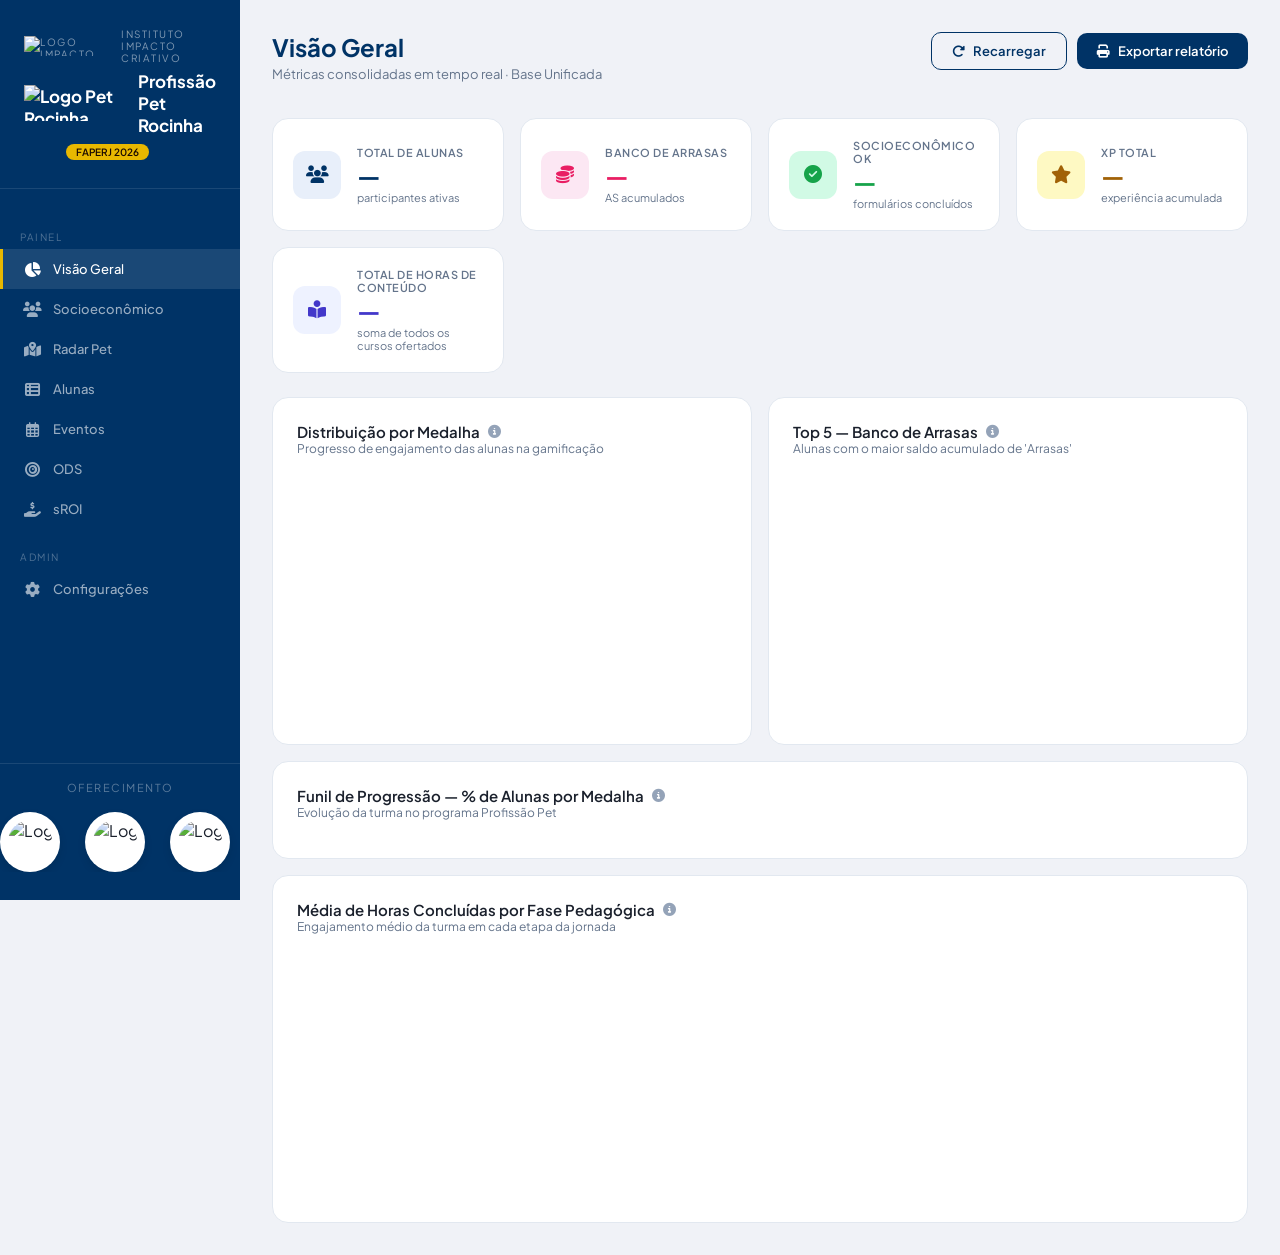
==== dash _gestao/index.html @ a54b9b74 "Update index.html" ====
<!DOCTYPE html>
<html lang="pt-br">
<head>
  <meta charset="UTF-8">
  <meta name="viewport" content="width=device-width, initial-scale=1.0">
  <title>Painel de Impacto | Profissão Pet Rocinha</title>
  <link href="https://fonts.googleapis.com/css2?family=Plus+Jakarta+Sans:wght@400;500;600;700&display=swap" rel="stylesheet">
  <link rel="stylesheet" href="https://cdnjs.cloudflare.com/ajax/libs/font-awesome/6.5.0/css/all.min.css">
  <script src="https://cdnjs.cloudflare.com/ajax/libs/Chart.js/4.4.1/chart.umd.min.js"></script>
  <script src="https://cdnjs.cloudflare.com/ajax/libs/html2pdf.js/0.10.1/html2pdf.bundle.min.js"></script>
  <!-- Bibliotecas do Leaflet (OpenStreetMap) -->
  <link rel="stylesheet" href="https://unpkg.com/leaflet@1.9.4/dist/leaflet.css" />
  <script src="https://unpkg.com/leaflet@1.9.4/dist/leaflet.js"></script>
  <script src="https://unpkg.com/leaflet.heat@0.2.0/dist/leaflet-heat.js"></script>
  <link rel="stylesheet" href="style.css">
</head>
</head>
<body>

<div class="app">

  <!-- SIDEBAR -->
  <aside class="sidebar">
    <a href="javascript:void(0)" class="menu-toggle" style="color:white;position:absolute;top:10px;right:10px;font-size:22px;display:none;" onclick="toggleSidebar()">&times;</a>
    <div class="sidebar-brand">
      <div class="ong-name">
        <img src="https://github.com/juanjsales/PETRocinha/blob/main/Design%20sem%20nome%20(9).png?raw=true" alt="Logo Impacto Criativo" style="height: 20px; margin-right: 8px;">
        Instituto Impacto Criativo
      </div>
      <div class="project-name">
        <img src="https://github.com/juanjsales/PETRocinha/blob/main/pet%20(1).png?raw=true" alt="Logo Pet Rocinha" class="brand-logo">
        <span>Profissão Pet<br>Rocinha</span>
      </div>
      <span class="faperj-badge" style="margin-left: 42px;">FAPERJ 2026</span>
    </div> 

    <div class="nav-section">Painel</div>
    <a class="nav-item active" data-panel="visao-geral" onclick="switchPanel('visao-geral', this)">
      <i class="fa-solid fa-chart-pie"></i> <span>Visão Geral</span>
    </a>
    <a class="nav-item" data-panel="socioeconomico" onclick="switchPanel('socioeconomico', this)">
      <i class="fa-solid fa-users"></i> <span>Socioeconômico</span>
    </a>
    <a class="nav-item" data-panel="radar-pet" onclick="switchPanel('radar-pet', this)">
      <i class="fa-solid fa-map-location-dot"></i> <span>Radar Pet</span>
    </a>
    <a class="nav-item" data-panel="alunas" onclick="switchPanel('alunas', this)">
      <i class="fa-solid fa-table-list"></i> <span>Alunas</span>
    </a>
    <a class="nav-item" data-panel="eventos" onclick="switchPanel('eventos', this)">
      <i class="fa-regular fa-calendar-days"></i> <span>Eventos</span>
    </a>
    <a class="nav-item" data-panel="ods" onclick="switchPanel('ods', this)">
      <i class="fa-solid fa-bullseye"></i> <span>ODS</span>
    </a>
    <a class="nav-item" data-panel="sroi" onclick="switchPanel('sroi', this)">
      <i class="fa-solid fa-hand-holding-dollar"></i> <span>sROI</span>
    </a>
    <div class="nav-section">Admin</div>
    <a class="nav-item" data-panel="config" onclick="switchPanel('config', this)">
      <i class="fa-solid fa-gear"></i> <span>Configurações</span>
    </a>
    <div class="sidebar-footer">
          <div class="sponsors-section">
      <p class="sponsors-title">Oferecimento</p>
      <div class="sponsors-logos">
          <img src="https://github.com/juanjsales/PETRocinha/blob/main/patrocinadores/faperj.png?raw=true" alt="Logo FAPERJ">
          <img src="https://github.com/juanjsales/PETRocinha/blob/main/patrocinadores/iic.png?raw=true" alt="Logo Instituto Impacto Criativo">
          <img src="https://github.com/juanjsales/PETRocinha/blob/main/patrocinadores/pista.png?raw=true" alt="Logo Pista">
          <img src="https://github.com/juanjsales/PETRocinha/blob/main/patrocinadores/pp3.png?raw=true" alt="Logo PP3">
          <img src="https://github.com/juanjsales/PETRocinha/blob/main/patrocinadores/umpmrs.png?raw=true" alt="Logo Um Por Um">
      </div>
    </div>
    </div>
  </aside>

  <!-- MAIN CONTENT -->
  <main class="main">

    <div id="loading-overlay">
      <div class="spinner-container">
        <i class="fa-solid fa-spinner fa-spin"></i>
        <p>Carregando dados...</p>
      </div>
    </div>

    <!-- ══ VISÃO GERAL ══ -->
    <div class="panel active" id="panel-visao-geral">
      <div class="topbar">
        <div class="topbar-left">
          <button class="menu-toggle" onclick="toggleSidebar()"><i class="fa-solid fa-bars"></i></button>
          <div class="page-title">Visão Geral</div>
          <div class="page-sub">Métricas consolidadas em tempo real · Base Unificada</div>
        </div>
        <div class="topbar-actions">
          <button class="btn btn-outline" onclick="reloadData()">
            <i class="fa-solid fa-rotate-right"></i> Recarregar
          </button>
          <button class="btn btn-primary" onclick="showPdfOptionsModal()">
            <i class="fa-solid fa-print"></i> Exportar relatório
          </button>
        </div>
      </div>

      <div class="metrics-grid">
        <div class="mcard">
          <div class="mcard-icon" style="background:#e8effa; color:var(--navy)"><i class="fa-solid fa-users"></i></div>
          <div class="mcard-body">
            <div class="mcard-label">Total de alunas</div>
            <div class="mcard-val-wrap">
              <div class="mcard-val" id="m-total" style="color:var(--navy)">—</div>
            </div>
            <div class="mcard-sub">participantes ativas</div>
          </div>
        </div>
        <div class="mcard">
          <div class="mcard-icon" style="background:#fce7f3; color:var(--pink)"><i class="fa-solid fa-coins"></i></div>
          <div class="mcard-body">
            <div class="mcard-label">Banco de Arrasas</div>
            <div class="mcard-val-wrap">
              <div class="mcard-val" id="m-arrasas" style="color:var(--pink)">—</div>
            </div>
            <div class="mcard-sub">AS acumulados</div>
          </div>
        </div>
        <div class="mcard">
          <div class="mcard-icon" style="background:#d1fae5; color:var(--green)"><i class="fa-solid fa-circle-check"></i></div>
          <div class="mcard-body">
            <div class="mcard-label">Socioeconômico OK</div>
            <div class="mcard-val-wrap">
              <div class="mcard-val" id="m-socio" style="color:var(--green)">—</div>
            </div>
            <div class="mcard-sub" id="m-socio-pct">formulários concluídos</div>
          </div>
        </div>
        <div class="mcard">
          <div class="mcard-icon" style="background:#fef9c3; color:#a16207"><i class="fa-solid fa-star"></i></div>
          <div class="mcard-body">
            <div class="mcard-label">XP Total</div>
            <div class="mcard-val-wrap">
              <div class="mcard-val" id="m-xp" style="color:#a16207">—</div>
            </div>
            <div class="mcard-sub">experiência acumulada</div>
          </div>
        </div>
        <div class="mcard">
          <div class="mcard-icon" style="background:#eef2ff; color:#4338ca"><i class="fa-solid fa-book-open-reader"></i></div>
          <div class="mcard-body">
            <div class="mcard-label">Total de Horas de Conteúdo</div>
            <div class="mcard-val-wrap">
              <div class="mcard-val" id="m-horas-curso" style="color:#4338ca">—</div>
            </div>
            <div class="mcard-sub">soma de todos os cursos ofertados</div>
          </div>
        </div>
      </div>

      <div class="charts-2col">
        <div class="chart-card">
          <div class="chart-title">
            Distribuição por Medalha
            <i class="fa-solid fa-circle-info info-icon" data-tooltip="Este gráfico mostra a proporção de alunas em cada nível de engajamento, representado pelas medalhas do programa."></i>
          </div>
          <div class="chart-sub">Progresso de engajamento das alunas na gamificação</div>
          <div class="chart-legend" id="legend-badge"></div>
          <div style="position:relative;height:220px">
            <canvas id="chartBadge" role="img" aria-label="Gráfico de pizza com distribuição por medalha">Carregando...</canvas>
          </div>
        </div>
        <div class="chart-card">
          <div class="chart-title">
            Top 5 — Banco de Arrasas
            <i class="fa-solid fa-circle-info info-icon" data-tooltip="Ranking das 5 alunas que mais acumularam 'Arrasas' (AS), a moeda social do projeto, através de atividades e engajamento."></i>
          </div>
          <div class="chart-sub">Alunas com o maior saldo acumulado de 'Arrasas'</div>
          <div style="position:relative;height:250px">
            <canvas id="chartTop5" role="img" aria-label="Ranking top 5 por Arrasas">Carregando...</canvas>
          </div>
        </div>
      </div>

      <div class="chart-card" style="margin-bottom:16px">
        <div class="chart-title">
          Funil de Progressão — % de Alunas por Medalha
          <i class="fa-solid fa-circle-info info-icon" data-tooltip="Percentual de alunas que alcançaram cada nível de medalha, mostrando a evolução da turma no programa de gamificação."></i>
        </div>
        <div class="chart-sub">Evolução da turma no programa Profissão Pet</div>
        <div class="progress-list" id="progress-badges" style="margin-top:14px"></div>
      </div>
      <div class="chart-card">
        <div class="chart-title">
          Média de Horas Concluídas por Fase Pedagógica
          <i class="fa-solid fa-circle-info info-icon" data-tooltip="Média de horas que cada aluna dedicou às atividades de cada fase da jornada (Acreditar, Aprender, Agir), com base nos registros de conclusão."></i>
        </div>
        <div class="chart-sub">Engajamento médio da turma em cada etapa da jornada</div>
        <div style="position:relative;height:250px">
          <canvas id="chartAvgHorasFase" role="img" aria-label="Gráfico de média de horas por fase pedagógica">Carregando...</canvas>
        </div>
      </div>
    </div>

    <!-- ══ RADAR PET ══ -->
    <div class="panel" id="panel-radar-pet">
      <div class="topbar">
        <div class="topbar-left">
          <button class="menu-toggle" onclick="toggleSidebar()"><i class="fa-solid fa-bars"></i></button>
          <div class="page-title">Radar Pet</div>
          <div class="page-sub">Densidade Geográfica e Capilaridade na Rocinha</div>
        </div>
        <div class="topbar-actions">
          <button class="btn btn-outline" onclick="reloadData()">
            <i class="fa-solid fa-rotate-right"></i> Recarregar
          </button>
          <button class="btn btn-primary" onclick="showPdfOptionsModal()">
            <i class="fa-solid fa-print"></i> Exportar relatório
          </button>
        </div>
      </div>
      
      <div class="chart-card">
        <div class="chart-title">
          Radar de Capilaridade (OpenStreetMap)
          <i class="fa-solid fa-circle-info info-icon" data-tooltip="Mapa gerado via código utilizando Leaflet e OpenStreetMap, sem depender do Google. Os CEPs são convertidos gratuitamente via Nominatim."></i>
        </div>
        <div class="chart-sub">Distribuição baseada nos CEPs coletados via formulário</div>
        
        <!-- Controles do Mapa -->
        <div class="heatmap-controls" style="display: flex; gap: 20px; align-items: center; margin-top: 14px; padding: 12px 16px; background: var(--surface2); border: 1px solid var(--border); border-radius: 8px; flex-wrap: wrap;">
          <div style="font-size: 14px; font-weight: 600; color: var(--navy);"><i class="fa-solid fa-sliders"></i> Visualização:</div>
          
          <div style="display: flex; align-items: center; gap: 8px; font-size: 13px; border-left: 1px solid var(--border); padding-left: 12px;">
            <label style="display: flex; align-items: center; gap: 6px; cursor: pointer; font-weight: 500;">
              <input type="checkbox" id="ctrl-leaflet-heat" checked onchange="toggleLeafletHeat()" style="width: 16px; height: 16px; cursor: pointer;">
              Nuvem de Calor
            </label>
          </div>

          <div style="display: flex; align-items: center; gap: 8px; font-size: 13px;">
            <label style="display: flex; align-items: center; gap: 6px; cursor: pointer; font-weight: 500;">
              <input type="checkbox" id="ctrl-leaflet-markers" checked onchange="toggleLeafletMarkers()" style="width: 16px; height: 16px; cursor: pointer;">
              Marcadores
            </label>
          </div>

          <div style="display: flex; align-items: center; gap: 8px; font-size: 13px; border-left: 1px solid var(--border); padding-left: 12px; margin-left: auto;">
            <label for="ctrl-leaflet-style" style="font-weight: 500;">Estilo de Fundo:</label>
            <select id="ctrl-leaflet-style" onchange="changeLeafletStyle()" class="table-input" style="padding: 4px 8px; border-radius: 6px; background: white; width: auto; font-size: 12px; cursor: pointer;">
              <option value="standard">Padrão (Ruas)</option>
              <option value="dark">Escuro (Dark Mode)</option>
              <option value="light">Claro (Light Mode)</option>
            </select>
          </div>
        </div>
        
        <div id="mapa-calor-leaflet" style="width: 100%; height: 600px; border-radius: 8px; border: 1px solid #e2e8f0; margin-top: 14px; z-index: 1;"></div>
      </div>
    </div>

    <!-- ══ SOCIOECONÔMICO ══ -->
    <div class="panel" id="panel-socioeconomico">
      <div class="topbar">
        <div class="topbar-left">
          <button class="menu-toggle" onclick="toggleSidebar()"><i class="fa-solid fa-bars"></i></button>
          <div class="page-title">Perfil Socioeconômico</div>
          <div class="page-sub">Dados coletados via formulário de entrada · Aba Socioeconomico</div>
        </div>
        <div class="topbar-actions">
          <button class="btn btn-outline" onclick="reloadData()">
            <i class="fa-solid fa-rotate-right"></i> Recarregar
          </button>
          <button class="btn btn-primary" onclick="showPdfOptionsModal()">
            <i class="fa-solid fa-print"></i> Exportar relatório
          </button>
        </div>
      </div>

      <div class="socio-metrics">
        <div class="mcard">
          <div class="mcard-icon" style="background:#ede9fe; color:var(--purple)"><i class="fa-solid fa-child"></i></div>
          <div class="mcard-body">
            <div class="mcard-label">Com filhos</div>
            <div class="mcard-val" id="s-filhos" style="color:var(--purple)">—</div>
            <div class="mcard-sub">possuem dependentes</div>
          </div>
        </div>
        <div class="mcard">
          <div class="mcard-icon" style="background:#e0f2fe; color:var(--blue)"><i class="fa-solid fa-briefcase"></i></div>
          <div class="mcard-body">
            <div class="mcard-label">Com emprego</div>
            <div class="mcard-val" id="s-trabalho" style="color:var(--blue)">—</div>
            <div class="mcard-sub">formal ou informal</div>
          </div>
        </div>
        <div class="mcard">
          <div class="mcard-icon" style="background:#fff7ed; color:var(--orange)"><i class="fa-solid fa-hand-holding-heart"></i></div>
          <div class="mcard-body">
            <div class="mcard-label">Renda até R$ 1.413</div>
            <div class="mcard-val" id="s-baixa-renda" style="color:var(--orange)">—</div>
            <div class="mcard-sub">perfil de baixa renda</div>
          </div>
        </div>
      </div>

      <div class="charts-2col">
        <div class="chart-card">
          <div class="chart-title">
            Raça / Cor
            <i class="fa-solid fa-circle-info info-icon" data-tooltip="Distribuição das participantes conforme autodeclaração de raça ou cor, com base no formulário socioeconômico."></i>
          </div>
          <div class="chart-sub">Autodeclaração das participantes do projeto</div>
          <div class="chart-legend" id="legend-raca"></div>
          <div style="position:relative;height:210px">
            <canvas id="chartRaca" role="img" aria-label="Distribuição por raça/cor">Carregando...</canvas>
          </div>
        </div>
        <div class="chart-card">
          <div class="chart-title">
            Gênero
            <i class="fa-solid fa-circle-info info-icon" data-tooltip="Distribuição das participantes por identidade de gênero autodeclarada."></i>
          </div>
          <div class="chart-sub">Identidade de gênero autodeclarada</div>
          <div class="chart-legend" id="legend-genero"></div>
          <div style="position:relative;height:210px">
            <canvas id="chartGenero" role="img" aria-label="Distribuição por gênero">Carregando...</canvas>
          </div>
        </div>
      </div>

      <div class="charts-2col">
        <div class="chart-card">
          <div class="chart-title">
            Escolaridade
            <i class="fa-solid fa-circle-info info-icon" data-tooltip="Nível de instrução formal mais alto alcançado pelas participantes, conforme autodeclarado."></i>
          </div>
          <div class="chart-sub">Nível de instrução formal declarado</div>
          <div id="escola-wrap" style="position:relative;height:240px">
            <canvas id="chartEscola" role="img" aria-label="Distribuição por escolaridade">Carregando...</canvas>
          </div>
        </div>
        <div class="chart-card">
          <div class="chart-title">
            Faixa de renda familiar
            <i class="fa-solid fa-circle-info info-icon" data-tooltip="Distribuição da renda familiar mensal consolidada das participantes, conforme autodeclarado no formulário de inscrição."></i>
          </div>
          <div class="chart-sub">Rendimento mensal declarado</div>
          <div id="renda-wrap" style="position:relative;height:240px">
            <canvas id="chartRenda" role="img" aria-label="Distribuição por renda">Carregando...</canvas>
          </div>
        </div>
      </div>

      <div class="charts-2col">
        <div class="chart-card">
          <div class="chart-title">
            Estado Civil
            <i class="fa-solid fa-circle-info info-icon" data-tooltip="Distribuição das participantes por estado civil autodeclarado."></i>
          </div>
          <div class="chart-sub">Situação conjugal declarada</div>
          <div class="chart-legend" id="legend-civil"></div>
          <div style="position:relative;height:190px">
            <canvas id="chartCivil" role="img" aria-label="Estado civil">Carregando...</canvas>
          </div>
        </div>
        <div class="chart-card">
          <div class="chart-title">
            Vínculo Empregatício
            <i class="fa-solid fa-circle-info info-icon" data-tooltip="Mostra se as participantes possuíam algum vínculo de trabalho (formal ou informal) no momento da inscrição."></i>
          </div>
          <div class="chart-sub">Situação de emprego no momento da inscrição</div>
          <div class="chart-legend" id="legend-emprego"></div>
          <div style="position:relative;height:190px">
            <canvas id="chartEmprego" role="img" aria-label="Vínculo empregatício">Carregando...</canvas>
          </div>
        </div>
      </div>

      <div class="chart-card" style="margin-bottom:16px">
        <div class="chart-title">
          Pessoas por domicílio
          <i class="fa-solid fa-circle-info info-icon" data-tooltip="Número de pessoas que residem no mesmo domicílio que a participante."></i>
        </div>
        <div class="chart-sub">Número de moradores na mesma residência</div>
        <div id="pessoas-wrap" style="position:relative;height:200px">
          <canvas id="chartPessoas" role="img" aria-label="Pessoas por domicílio">Carregando...</canvas>
        </div>
      </div>

      <div class="charts-2col">
        <div class="chart-card">
          <div class="chart-title">
            Orientação Sexual
            <i class="fa-solid fa-circle-info info-icon" data-tooltip="Distribuição das participantes por orientação sexual autodeclarada."></i>
          </div>
          <div class="chart-sub">Autodeclaração de orientação sexual</div>
          <div class="chart-legend" id="legend-orientacao"></div>
          <div style="position:relative;height:190px">
            <canvas id="chartOrientacao" role="img" aria-label="Distribuição por orientação sexual">Carregando...</canvas>
          </div>
        </div>
        <div class="chart-card">
          <div class="chart-title">
            Faixa Etária
            <i class="fa-solid fa-circle-info info-icon" data-tooltip="Distribuição de idade das alunas, calculada a partir da data de nascimento fornecida no formulário."></i>
          </div>
          <div class="chart-sub">Distribuição de idade das alunas</div>
          <div id="idade-wrap" style="position:relative;height:220px">
            <canvas id="chartIdade" role="img" aria-label="Distribuição por faixa etária">Carregando...</canvas>
          </div>
        </div>
      </div>


    </div>

    <!-- ══ ALUNAS ══ -->
    <div class="panel" id="panel-alunas">
      <div class="topbar">
        <div class="topbar-left">
          <button class="menu-toggle" onclick="toggleSidebar()"><i class="fa-solid fa-bars"></i></button>
          <div class="page-title">Lista de Alunas</div>
          <div class="page-sub">Todas as participantes ativas na base unificada</div>
        </div>
        <div class="topbar-actions">
          <select class="filter-sel" id="filter-badge-sel" onchange="renderTabela()">
            <option value="">Todas as medalhas</option>
            <option>Aprendiz Curiosa 🐾</option>
            <option>Mulher de Propósito ✨</option>
            <option>Fera da Técnica  🎓</option>
            <option>Profissional que Arrasa 💼</option>
            <option>Embaixadora Pet Rocinha 👑</option>
          </select>
          <select class="filter-sel" id="filter-socio-sel" onchange="renderTabela()">
            <option value="">Todos os status</option>
            <option value="formadas">Apenas Formadas</option>
            <option value="ok">Socioecon. OK</option>
            <option value="pend">Socioecon. Pendente</option>
          </select>
          <button class="btn btn-outline" onclick="reloadData()"><i class="fa-solid fa-rotate-right"></i> Recarregar</button>
          <button class="btn btn-primary" onclick="showPdfOptionsModal()"><i class="fa-solid fa-print"></i> Exportar</button>
        </div>
      </div>

      <div class="table-card">
        <table>
          <thead>
            <tr>
              <th>Nome</th>
              <th>E-mail</th>
              <th>Medalha</th>
              <th>Horas Concluídas</th>
              <th>Arrasas</th>
              <th>XP</th>
              <th>Socioecon.</th>
            </tr>
          </thead>
          <tbody id="tbody-alunas">
            <tr>
              <td colspan="7">
                <!-- Conteúdo será preenchido pelo JavaScript -->
              </td>
            </tr>
          </tbody>
        </table>
      </div>
    </div>

    <!-- ══ EVENTOS ══ -->
    <div class="panel" id="panel-eventos">
      <div class="topbar">
        <div class="topbar-left">
          <button class="menu-toggle" onclick="toggleSidebar()"><i class="fa-solid fa-bars"></i></button>
          <div class="page-title">Eventos e Agendas</div>
          <div class="page-sub">Controle de presença e atividades presenciais</div>
        </div>
        <div class="topbar-actions">
          <button class="btn btn-outline" onclick="reloadData()">
            <i class="fa-solid fa-rotate-right"></i> Recarregar
          </button>
        </div>
      </div>
      <div class="events-grid" id="events-container">
        <!-- Conteúdo preenchido pelo JavaScript -->
      </div>
    </div>

    <!-- ══ ODS ══ -->
    <div class="panel" id="panel-ods">
      <div class="topbar">
        <div class="topbar-left">
          <button class="menu-toggle" onclick="toggleSidebar()"><i class="fa-solid fa-bars"></i></button>
          <div class="page-title">Objetivos de Desenvolvimento Sustentável (ODS)</div>
          <div class="page-sub">Análise de alinhamento com os ODS da ONU</div>
        </div>
        <div class="topbar-actions">
          <button class="btn btn-outline" onclick="reloadData()">
            <i class="fa-solid fa-rotate-right"></i> Recarregar
          </button>
          <button class="btn btn-primary" onclick="showPdfOptionsModal()">
            <i class="fa-solid fa-print"></i> Exportar relatório
          </button>
        </div>
      </div>
      <div class="metrics-grid">
        <div class="mcard">
          <div class="mcard-icon" style="background:#fbeaea; color:#e5243b"><i class="fa-solid fa-piggy-bank"></i></div>
          <div class="mcard-body">
            <div class="mcard-label">ODS 1: Erradicação da Pobreza</div>
            <div class="mcard-val" id="ods-1-val" style="color:#e5243b">—</div>
            <div class="mcard-sub">Alunas com renda familiar de até 1 S.M.</div>
          </div>
        </div>
        <div class="mcard">
          <div class="mcard-icon" style="background:#fff8e9; color:#c59b2e"><i class="fa-solid fa-graduation-cap"></i></div>
          <div class="mcard-body">
            <div class="mcard-label">ODS 4: Educação de Qualidade</div>
            <div class="mcard-val" id="ods-4-val" style="color:#c59b2e">—</div>
            <div class="mcard-sub">Alunas recebendo capacitação profissional.</div>
          </div>
        </div>
        <div class="mcard">
          <div class="mcard-icon" style="background:#fef0ed; color:#ef402b"><i class="fa-solid fa-venus"></i></div>
          <div class="mcard-body">
            <div class="mcard-label">ODS 5: Igualdade de Gênero</div>
            <div class="mcard-val" id="ods-5-val" style="color:#ef402b">—</div>
            <div class="mcard-sub">Alunas que são mães (dupla jornada).</div>
          </div>
        </div>
        <div class="mcard">
          <div class="mcard-icon" style="background:#fdebf0; color:#a21942"><i class="fa-solid fa-briefcase"></i></div>
          <div class="mcard-body">
            <div class="mcard-label">ODS 8: Trabalho Decente</div>
            <div class="mcard-val" id="ods-8-val" style="color:#a21942">—</div>
            <div class="mcard-sub">Alunas que buscam inserção no mercado.</div>
          </div>
        </div>
      </div>

      <div class="chart-card" style="margin-top: 24px;">
        <div class="chart-title">
          Cobertura dos ODS na População do Projeto
          <i class="fa-solid fa-circle-info info-icon" data-tooltip="Percentual de alunas do projeto que são diretamente impactadas por cada um dos Objetivos de Desenvolvimento Sustentável prioritários."></i>
        </div>
          <div class="chart-sub">Percentual do total de alunas impactadas por cada objetivo</div>
        <div id="ods-cobertura-wrap" style="position:relative;height:200px">
          <canvas id="chartOdsCobertura" role="img" aria-label="Gráfico de barras da cobertura dos ODS">Carregando...</canvas>
        </div>
      </div>


    </div>

    <!-- ══ sROI ══ -->
    <div class="panel" id="panel-sroi">
      <div class="topbar">
        <div class="topbar-left">
          <button class="menu-toggle" onclick="toggleSidebar()"><i class="fa-solid fa-bars"></i></button>
          <div class="page-title">Retorno Social sobre Investimento (sROI)</div>
          <div class="page-sub">Cálculo do valor social gerado pelo projeto</div>
        </div>
        <div class="topbar-actions">
          <button class="btn btn-outline" onclick="reloadData()"> 
            <i class="fa-solid fa-rotate-right"></i> Recarregar
          </button>
          <button class="btn btn-primary" onclick="showPdfOptionsModal()">
            <i class="fa-solid fa-print"></i> Exportar relatório
          </button>
        </div>
      </div>
      <div class="metrics-grid" style="grid-template-columns: 1fr 1fr;">
        <div class="mcard">
          <div class="mcard-icon" style="background:#dcfce7; color:#166534"><i class="fa-solid fa-arrow-trend-up"></i></div>
          <div class="mcard-body">
            <div class="mcard-label">Potencial de Renda Mensal Gerada</div>
            <div class="mcard-val-wrap">
              <div class="mcard-val" id="sroi-renda-potencial" style="color:#166534">R$ 0,00</div>
            </div>
            <div class="mcard-sub" id="sroi-renda-sub">Considerando 1 S.M. para alunas sem vínculo empregatício.</div>
          </div>
        </div>
        <div class="mcard">
          <div class="mcard-icon" style="background:#eef2ff; color:#4338ca"><i class="fa-solid fa-seedling"></i></div>
          <div class="mcard-body">
            <div class="mcard-label">
              Valor Social da Educação (Proxy)
              <i class="fa-solid fa-circle-info info-icon" data-tooltip="Valor social simbólico gerado pela capacitação. Calculado como: (Total de Horas de Cursos) x (Nº de Alunas) x (Valor/Hora). Fonte para Valor/Hora: Custo médio de programas de capacitação profissional. Pronatec/MEC."></i>
            </div>
            <div class="mcard-val" id="sroi-valor-educacao" style="color:#4338ca">R$ 0,00</div>
          </div>
        </div>
        <div class="mcard">
          <div class="mcard-icon" style="background:#dcfce7; color:#166534"><i class="fa-solid fa-chart-line"></i></div>
          <div class="mcard-body">
            <div class="mcard-label">
              SROI Total (Retorno Social)
              <i class="fa-solid fa-circle-info info-icon" data-tooltip="Para cada R$1 investido, o projeto gera R$7,22 em valor social e econômico combinado. Fonte: Estudo SROI, Krivochein & Boff (UFF)."></i>
            </div>
            <div class="mcard-val" style="color:#166534">1 : 7.22</div>
          </div>
        </div>
        <div class="mcard">
          <div class="mcard-icon" style="background:#dcfce7; color:#166534"><i class="fa-solid fa-sack-dollar"></i></div>
          <div class="mcard-body">
            <div class="mcard-label">
              SROI de Renda (Retorno Financeiro)
              <i class="fa-solid fa-circle-info info-icon" data-tooltip="Para cada R$1 investido, o projeto gera R$5,16 em retorno financeiro direto para participantes e equipe. Fonte: Estudo SROI, Krivochein & Boff (UFF)."></i>
            </div>
            <div class="mcard-val" style="color:#166534">1 : 5.16</div>
          </div>
        </div>
      </div>
      <div class="charts-2col">
        <div class="chart-card">
          <div class="chart-title">
            Situação Profissional (Pré-curso)
            <i class="fa-solid fa-circle-info info-icon" data-tooltip="Perfil profissional das alunas no momento da inscrição, mostrando a base para o cálculo do impacto na geração de renda."></i>
          </div>
          <div class="chart-sub">Base para análise do impacto econômico</div>
          <div class="chart-legend" id="legend-sroi-situacao"></div>
          <div style="position:relative;height:220px">
            <canvas id="chartSroiSituacao" role="img" aria-label="Gráfico da situação profissional pré-curso">Carregando...</canvas>
          </div>
        </div>
        <div class="chart-card">
          <div class="chart-title">
            Potencial de Renda vs. Renda Atual
            <i class="fa-solid fa-circle-info info-icon" data-tooltip="Comparativo entre a renda familiar declarada e o potencial de ganho de um salário mínimo, segmentado por faixa de renda."></i>
          </div>
          <div class="chart-sub">Impacto econômico potencial por faixa de renda</div>
          <div style="position:relative;height:250px">
            <canvas id="chartSroiPotencial" role="img" aria-label="Gráfico de potencial de renda vs renda atual">Carregando...</canvas>
          </div>
        </div>
      </div>
    </div>

    <!-- ══ CONFIG ══ -->
    <div class="panel" id="panel-config">
      <div class="topbar">
        <div class="topbar-left">
          <button class="menu-toggle" onclick="toggleSidebar()"><i class="fa-solid fa-bars"></i></button>
          <div class="page-title">Configurações de Atividades</div>
          <div class="page-sub">Lista de todos os cursos, aulas e atividades pontuáveis do projeto.</div>
        </div>
        <div class="topbar-actions">
          <select class="filter-sel" id="filter-config-tipo" onchange="renderConfigTabela()">
            <option value="">Todos os Tipos</option>
          </select>
          <button class="btn btn-outline" onclick="reloadData()">
            <i class="fa-solid fa-rotate-right"></i> Recarregar
          </button>
          <button class="btn btn-primary" onclick="saveConfigChanges()" title="Salvar alterações na planilha">
            <i class="fa-solid fa-save"></i> Salvar Alterações
          </button>
        </div>
      </div>

      <div class="charts-2col" style="margin-bottom: 24px;">
        <div class="chart-card">
          <div class="chart-title">
            Distribuição de Tipos de Atividade
            <i class="fa-solid fa-circle-info info-icon" data-tooltip="Contagem de cada tipo de item cadastrado na aba de configurações, mostrando a composição do programa entre cursos, aulas e outras atividades."></i>
          </div>
          <div class="chart-sub">Composição do catálogo de atividades</div>
          <div class="chart-legend" id="legend-config-tipo"></div>
          <div style="position:relative;height:220px">
            <canvas id="chartConfigTipo" role="img" aria-label="Gráfico de pizza de tipos de atividade">Carregando...</canvas>
          </div>
        </div>
        <div class="chart-card">
          <div class="chart-title">
            Horas por Fase Pedagógica
            <i class="fa-solid fa-circle-info info-icon" data-tooltip="Soma de todas as horas de atividades (cursos, aulas, etc.) agrupadas por cada fase da jornada pedagógica do projeto."></i>
          </div>
          <div class="chart-sub">Distribuição de horas do conteúdo programático</div>
          <div class="chart-legend" id="legend-config-fase"></div>
          <div style="position:relative;height:220px">
            <canvas id="chartConfigFase" role="img" aria-label="Gráfico de pizza de horas por fase pedagógica">Carregando...</canvas>
          </div>
        </div>
      </div>

      <div class="table-card">
        <table>
          <thead>
            <tr>
              <th>Código</th>
              <th>Descrição</th>
              <th>Tipo</th>
              <th>Fase Pedagógica</th>
              <th>Horas</th>
              <th>Pontos (Valor)</th>
            </tr>
          </thead>
          <tbody id="tbody-config">
            <tr>
              <td colspan="6">
                <!-- Conteúdo será preenchido pelo JavaScript -->
              </td>
            </tr>
          </tbody>
        </table>
      </div>
    </div>

  </main>
</div>

<!-- PDF EXPORT MODAL -->
<div class="modal-backdrop" id="pdf-options-modal">
  <div class="modal-content" style="max-width: 400px;">
    <div class="modal-header">
      <div class="modal-title">Opções de Exportação</div>
      <button class="modal-close" onclick="closePdfOptionsModal()">&times;</button>
    </div>
    <div class="modal-body">
      <p style="font-size: 13px; color: var(--muted); margin-bottom: 20px;">
        Selecione as seções que você deseja incluir no relatório PDF.
      </p>
      <div id="pdf-options-list" style="display: flex; flex-direction: column; gap: 12px;"></div>
      <div style="margin-top: 24px; display: flex; justify-content: flex-end; gap: 10px;">
        <button class="btn btn-outline" onclick="closePdfOptionsModal()">Cancelar</button>
        <button class="btn btn-primary" onclick="executePdfExport()">Gerar PDF</button>
      </div>
    </div>
  </div>
</div>

<!-- MODAL -->
<div class="modal-backdrop" id="socio-modal">
  <div class="modal-content">
    <div class="modal-header">
      <div class="modal-title" id="modal-title">Detalhes Socioeconômicos</div>
      <button class="modal-close" onclick="closeModal()">&times;</button>
    </div>
    <div class="modal-body" id="modal-body">
      <div class="empty-state">
        <!-- Conteúdo será preenchido pelo JavaScript -->
      </div>
    </div>
  </div>
</div>

<!-- MODAL PRESENÇA DE EVENTO -->
<div class="modal-backdrop" id="attendance-modal">
  <div class="modal-content" style="max-width: 500px;">
    <div class="modal-header">
      <div class="modal-title" id="attendance-modal-title">Lista de Presença</div>
      <button class="modal-close" onclick="closeAttendanceModal()">&times;</button>
    </div>
    <div class="modal-body">
      <div class="form-group" style="margin-bottom: 20px;">
        <label for="event-title-input" style="font-size: 13px; font-weight: 600; color: var(--navy); margin-bottom: 8px; display: block;">Nome do Evento:</label>
        <input type="text" id="event-title-input" class="table-input" style="border: 1px solid var(--border); background: var(--surface2); width: 100%; margin-bottom: 15px;">

        <label for="event-datetime" style="font-size: 13px; font-weight: 600; color: var(--navy); margin-bottom: 8px; display: block;">Data e Hora do Evento:</label>
        <input type="datetime-local" id="event-datetime" class="table-input" style="border: 1px solid var(--border); background: var(--surface2);">
      </div>
      <div class="divider"></div>

      <h4 style="font-size: 14px; color: var(--navy); margin-bottom: 12px;">Alunas Presentes (<span id="attendance-count">0</span>)</h4>
      <div id="attendance-list" class="attendance-list" style="max-height: 250px; overflow-y: auto; display: flex; flex-direction: column; gap: 8px;">
        <!-- Preenchido via JS -->
      </div>
      <div style="margin-top: 24px; display: flex; justify-content: flex-end;">
        <button class="btn btn-primary" onclick="saveEventAndAttendance()"><i class="fa-solid fa-save"></i> Salvar Alterações</button>
      </div>
    </div>
  </div>
</div>

<script src="script.js" defer></script>
</body>
</html>
---- dash _gestao/style.css ----
/*
  File: style.css
  Project: Painel de Impacto | Profissão Pet Rocinha
  Author: Gemini Agent (Refactored)
*/

/* ════════════════════════════════════════════════════════════════════════
   1. ROOT & GLOBAL STYLES
   ════════════════════════════════════════════════════════════════════════ */

:root {
  --navy:   #003366;
  --pink:   #e91e63;
  --gold:   #e8b800;
  --green:  #16a34a;
  --purple: #7c3aed;
  --blue:   #0ea5e9;
  --orange: #f97316;

  --bg:      #f0f2f7;
  --surface: #ffffff;
  --surface2: #f8f9fc;
  --border:  #e2e8f0;
  --text:    #1a202c;
  --text-light: #4a5568;
  --muted:   #64748b;
  --font:    'Plus Jakarta Sans', sans-serif;
}

* { 
  box-sizing: border-box; 
  margin: 0; 
  padding: 0; 
}

body { 
  font-family: var(--font); 
  background: var(--bg); 
  color: var(--text); 
  min-height: 100vh; 
}

body.no-scroll {
  overflow: hidden !important;
}


/* ════════════════════════════════════════════════════════════════════════
   2. CORE LAYOUT
   ════════════════════════════════════════════════════════════════════════ */

.app { 
  display: flex; 
  min-height: 100vh; 
}

.main { 
  margin-left: 240px; 
  padding: 32px; 
  min-height: 100vh; 
}

.topbar {
  display: flex; 
  justify-content: space-between; 
  align-items: flex-start;
  margin-bottom: 36px; 
  flex-wrap: wrap; 
  gap: 16px;
}
.topbar-left { 
  flex: 1; 
  min-width: 0; 
}
.topbar-actions {
  display: flex;
  gap: 10px;
  flex-wrap: wrap;
  align-items: center;
  justify-content: flex-end;
}

.sidebar {
  width: 240px; 
  flex-shrink: 0; 
  background: var(--navy);
  display: flex; 
  flex-direction: column;
  transition: width 0.3s ease;
  position: fixed; 
  top: 0; 
  left: 0; 
  height: 100vh; 
  z-index: 100;
  padding: 28px 0;
}
.sidebar-footer {
  margin-top: auto; 
  border-top: 1px solid rgba(255,255,255,0.1);
  white-space: nowrap;
}
.sidebar-footer p { 
  font-size: 11px; 
  color: rgba(255,255,255,0.35); 
  line-height: 1.6; 
}

.panel { 
  display: none; 
}
.panel.active { 
  display: block; 
}

/* ════════════════════════════════════════════════════════════════════════
   3. COMPONENTS
   ════════════════════════════════════════════════════════════════════════ */

/* ── Avatar ── */
.avatar {
  width: 32px; 
  height: 32px; 
  border-radius: 50%; 
  background: #e8effa;
  color: var(--navy); 
  display: inline-flex; 
  align-items: center; 
  justify-content: center;
  font-size: 12px; 
  font-weight: 700; 
  margin-right: 8px; 
  flex-shrink: 0;
}

/* ── Button ── */
.btn {
  display: inline-flex; 
  align-items: center; 
  gap: 8px;
  padding: 10px 20px; 
  border-radius: 10px; 
  font-family: var(--font);
  font-size: 13px; 
  font-weight: 600; 
  cursor: pointer; 
  border: none;
  transition: all 0.2s ease;
}
.btn-primary { 
  background: var(--navy); 
  color: #fff; 
}
.btn-primary:hover { 
  background: #00254d; 
  transform: translateY(-1px); 
  box-shadow: 0 4px 12px rgba(0,51,102,0.25); 
}
.btn-outline { 
  background: transparent; 
  color: var(--navy); 
  border: 1.5px solid var(--navy); 
}
.btn-outline:hover { 
  background: var(--navy); 
  color: #fff; 
}

/* ── Estados do Botão (Carregamento / Disabled) ── */
.btn:disabled {
  cursor: not-allowed;
  opacity: 0.8;
  pointer-events: none;
}

.btn-loading {
  position: relative;
  overflow: hidden;
}
.btn-loading::after {
  content: '';
  position: absolute;
  top: 0; left: 0; right: 0; bottom: 0;
  background: linear-gradient(
    45deg,
    rgba(0,0,0,0.1) 25%, transparent 25%,
    transparent 50%, rgba(0,0,0,0.1) 50%,
    rgba(0,0,0,0.1) 75%, transparent 75%, transparent
  );
  background-size: 20px 20px;
  animation: progress-stripes 1s linear infinite;
  z-index: 1;
}

/* ── Chart Card ── */
.chart-card {
  background: var(--surface); 
  border: 1px solid var(--border);
  border-radius: 16px; 
  padding: 24px;
  transition: all 0.2s ease;
}
.chart-card:hover { 
  box-shadow: 0 6px 20px rgba(0,0,0,0.07); 
}
.chart-title { 
  font-size: 15px; 
  font-weight: 600; 
  color: var(--text); 
  display: flex; 
  align-items: center; 
  gap: 8px; 
}
.chart-sub { 
  font-size: 12px; 
  color: var(--muted); 
  margin-bottom: 14px; 
}
.chart-legend { 
  display: flex; 
  flex-wrap: wrap; 
  gap: 10px; 
  margin-bottom: 12px; 
}
.leg-item { 
  display: flex; 
  align-items: center; 
  gap: 5px; 
  font-size: 11px; 
  color: var(--muted); 
}
.leg-dot { 
  width: 8px; 
  height: 8px; 
  border-radius: 2px; 
  flex-shrink: 0; 
}

/* ── Chart Layouts ── */
.charts-2col { 
  display: grid; 
  grid-template-columns: 1fr 1fr; 
  gap: 16px; 
  margin-bottom: 16px; 
}
.charts-3col { 
  display: grid; 
  grid-template-columns: 1fr 1fr 1fr; 
  gap: 16px; 
  margin-bottom: 16px; 
}

/* ── Filter Select ── */
.filter-sel {
  font-family: var(--font); 
  font-size: 12px; 
  font-weight: 500;
  border: 1.5px solid var(--border); 
  border-radius: 8px;
  padding: 7px 12px; 
  background: var(--bg); 
  color: var(--text);
  outline: none; 
  cursor: pointer;
}

/* ── Info Icon (Tooltip) ── */
.info-icon {
  color: #94a3b8;
  font-size: 13px;
  cursor: help;
  position: relative;
}
.info-icon:hover::after {
  content: attr(data-tooltip);
  position: absolute;
  left: 100%;
  top: 50%;
  transform: translateY(-50%) translateX(10px);
  background-color: var(--navy);
  color: white;
  font-family: var(--font);
  padding: 8px 12px;
  border-radius: 8px;
  font-size: 12px;
  font-weight: 500;
  line-height: 1.5;
  white-space: pre-wrap;
  width: 280px;
  z-index: 10;
  box-shadow: 0 4px 12px rgba(0,0,0,0.2);
}

/* ── Menu Toggle ── */
.menu-toggle {
  display: none;
  background: none; 
  border: none; 
  font-size: 20px; 
  color: var(--navy);
  cursor: pointer; 
  padding: 4px;
}

/* ── Metric Card (mcard) ── */
.metrics-grid { 
  display: grid; 
  grid-template-columns: repeat(4,1fr); 
  gap: 16px; 
  margin-bottom: 24px; 
}
.mcard {
  background: var(--surface); 
  border-radius: 16px;
  border: 1px solid var(--border); 
  padding: 20px;
  display: flex; 
  align-items: center; 
  gap: 16px;
  transition: all 0.2s ease;
}
.mcard:hover { 
  box-shadow: 0 6px 20px rgba(0,0,0,0.07); 
  transform: translateY(-2px); 
}
.mcard-icon {
  width: 48px; 
  height: 48px; 
  border-radius: 12px;
  display: flex; 
  align-items: center; 
  justify-content: center;
  font-size: 18px; 
  flex-shrink: 0;
}
.mcard-body { 
  flex: 1; 
  min-width: 0; 
}
.mcard-label { 
  font-size: 11px; 
  text-transform: uppercase; 
  letter-spacing: 0.5px;
  color: var(--muted); 
  font-weight: 600; 
  margin-bottom: 4px; 
}
.mcard-val { 
  font-size: 24px; 
  font-weight: 700; 
  line-height: 1; 
}
.mcard-val-wrap { 
  display: flex; 
  align-items: center; 
}
.mcard-sub { 
  font-size: 11px; 
  color: var(--muted); 
  margin-top: 4px; 
}
.mcard-diff {
  font-size: 11px; 
  font-weight: 600; 
  padding: 2px 6px;
  border-radius: 6px; 
  margin-left: 8px;
}
.mcard-diff.pos { 
  background: #dcfce7; 
  color: #15803d; 
}
.mcard-diff.neg { 
  background: #fee2e2; 
  color: #b91c1c; 
}

/* ── Modal ── */
.modal-backdrop {
  position: fixed; 
  top: 0; 
  left: 0; 
  width: 100%; 
  height: 100%;
  background: rgba(0,0,0,0.5); 
  z-index: 200;
  display: none; 
  align-items: center; 
  justify-content: center;
}
.modal-content {
  background: var(--surface); 
  border-radius: 16px;
  width: 90%; 
  max-width: 500px; 
  max-height: 90vh;
  overflow-y: auto; 
  box-shadow: 0 10px 30px rgba(0,0,0,0.2);
}
.modal-header {
  padding: 16px 24px; 
  border-bottom: 1px solid var(--border);
  display: flex; 
  justify-content: space-between; 
  align-items: center;
}
.modal-title { 
  font-size: 16px; 
  font-weight: 600; 
  color: var(--navy); 
}
.modal-close {
  background: none; 
  border: none; 
  font-size: 20px; 
  cursor: pointer;
  color: var(--muted); 
  transition: color 0.2s;
}
.modal-close:hover { 
  color: var(--text); 
}
.modal-body { 
  padding: 24px; 
}
.modal-body .divider { 
  margin: 20px 0; 
}
.modal-body h4 { 
  font-size: 13px; 
  color: var(--navy); 
  margin-bottom: 12px; 
}
.modal-profile-header {
  display: flex;
  align-items: center;
  gap: 16px;
  margin-bottom: 20px;
}
.modal-profile-img {
  width: 64px; 
  height: 64px;
  border-radius: 50%;
  object-fit: cover;
}
.detail-grid {
  display: grid; 
  grid-template-columns: 1fr 1fr; 
  gap: 16px;
}
.detail-item {
  background: var(--surface2); 
  padding: 12px; 
  border-radius: 8px;
  border: 1px solid var(--border);
}
.detail-label {
  font-size: 10px; 
  font-weight: 600; 
  color: var(--muted);
  text-transform: uppercase; 
  letter-spacing: 0.5px; 
  margin-bottom: 4px;
}
.detail-value { 
  font-size: 14px; 
  font-weight: 500; 
  color: var(--text-light); 
}

/* ── Navigation ── */
.nav-item {
  display: flex; 
  align-items: center; 
  gap: 12px;
  padding: 12px 20px; 
  color: rgba(255,255,255,0.6);
  font-size: 13px; 
  font-weight: 500; 
  cursor: pointer;
  border-left: 3px solid transparent; 
  transition: all 0.2s;
  text-decoration: none;
}
.nav-item:hover { 
  color: #fff; 
  background: rgba(255,255,255,0.06); 
}
.nav-item.active {
  color: #fff; 
  background: rgba(255,255,255,0.1);
  border-left-color: var(--gold);
}
.nav-item i { 
  width: 18px; 
  text-align: center; 
  font-size: 15px; 
}
.nav-section { 
  padding: 12px 20px 6px; 
  font-size: 10px; 
  text-transform: uppercase;
  letter-spacing: 1.5px; 
  color: rgba(255,255,255,0.3); 
  margin-top: 10px; 
}

/* ── Page Title ── */
.page-title { 
  font-size: 24px; 
  font-weight: 700; 
  color: var(--navy); 
}
.page-sub { 
  font-size: 13px; 
  color: var(--muted); 
  margin-top: 4px; 
}

/* ── Pill / Badge ── */
.pill {
  display: inline-flex; 
  align-items: center; 
  gap: 4px;
  padding: 4px 10px; 
  border-radius: 20px; 
  font-size: 11px; 
  font-weight: 600;
}
.b-curiosa   { background: #e8f0fe; color: #1a56db; }
.b-proposito { background: #d1fae5; color: #065f46; }
.b-tecnica   { background: #fef3c7; color: #92400e; }
.b-embaixadora { background: #fce7f3; color: #9d174d; }
.b-rainha { background: #ede9fe; color: #5b21b6; }

/* ── Progress Bar ── */
.progress-list { 
  display: flex; 
  flex-direction: column; 
  gap: 14px; 
}

.progress-top { 
  display: flex; 
  justify-content: space-between;
  font-size: 12px; 
  color: var(--text); 
  margin-bottom: 6px; 
}
.progress-pct { 
  font-weight: 600; 
}
.progress-track { 
  height: 7px; 
  background: #f1f5f9; 
  border-radius: 10px; 
  overflow: hidden; 
}
.progress-fill { 
  height: 100%; 
  border-radius: 10px; 
  transition: width 0.8s ease; 
}

/* ── Sidebar Brand ── */
.sidebar-brand {
  padding: 0 24px 28px; 
  border-bottom: 1px solid rgba(255,255,255,0.1);
  margin-bottom: 20px;
}
.sidebar-brand .brand-logo {
  height: 36px;
  margin-right: 10px;
}
.sidebar-brand .ong-name {
  font-size: 10px; 
  text-transform: uppercase; 
  letter-spacing: 1.5px;
  color: rgba(255,255,255,0.5); 
  margin-bottom: 6px;
  display: flex; 
  align-items: center;
}
.sidebar-brand .project-name {
  font-size: 17px; 
  font-weight: 700; 
  color: #fff; 
  line-height: 1.3;
  display: flex; 
  align-items: center;
}
.sidebar-brand .faperj-badge {
  display: inline-block; 
  margin-top: 8px; 
  font-size: 10px; 
  font-weight: 600;
  background: var(--gold); 
  color: #1a0a00; 
  padding: 2px 10px; 
  border-radius: 20px;
}

/* ── Socio Metrics ── */
.socio-metrics { 
  display: grid; 
  grid-template-columns: repeat(3,1fr); 
  gap: 16px; 
  margin-bottom: 24px; 
}

/* ── Sponsors ── */
/* ── Sponsors ── */
.sponsors-section {
  margin-top: 15px;
  text-align: center; /* Center the content */
  overflow: hidden; /* Esconde o conteúdo que sai da área */
  position: relative;
  width: 100%;
}
.sponsors-title {
  font-size: 10px; 
  text-transform: uppercase; 
  letter-spacing: 1.5px;
  color: rgba(255,255,255,0.3);
  margin-bottom: 15px;
  text-align: center;
}
.sponsors-logos {
    display: flex;
   
    align-items: center;
   
    flex-direction: row; /* Alinha os logos horizontalmente */
    width: max-content; /* Garante que o container se expanda para todo o conteúdo */
    align-items: center; /* Centraliza verticalmente */
    gap: 25px; /* Espaço entre os logos */
    /* Animação */
    animation: scroll 20s linear infinite;
}

.sponsors-logos img {
    height: 60px; /* Altura fixa */
    width: 60px; /* Largura fixa para criar um círculo */
    border-radius: 50%; /* Torna o elemento redondo */
    background-color: white; /* Fundo branco */
    box-shadow: 0 4px 8px rgba(0, 0, 0, 0.1); /* Sombra */
    object-fit: contain; /* Garante que o logo caiba no círculo */
    padding: 8px; /* Espaçamento interno */
    transition: transform 0.2s ease;
    flex-shrink: 0; /* Impede que os logos encolham */
}

.sponsors-logos img:hover {
    transform: scale(1.05); /* Subtle hover effect */
    box-shadow: 0 6px 12px rgba(0, 0, 0, 0.15);
    animation-play-state: paused; /* Pausa a animação no hover */
}

/* ── Status ── */
.status-ok { 
  color: var(--green); 
  font-size: 12px; 
  font-weight: 500; 
}
.status-pend { 
  color: var(--muted); 
  font-size: 12px; 
}

/* ── Table ── */
.table-card {
  background: var(--surface); 
  border: 1px solid var(--border);
  border-radius: 16px; 
  overflow: hidden; 
  margin-bottom: 24px;
}
.table-header {
  padding: 16px 20px; 
  border-bottom: 1px solid var(--border);
  display: flex; 
  justify-content: space-between; 
  align-items: center; 
  flex-wrap: wrap; 
  gap: 10px;
}
.table-header .filters { 
  display: flex; 
  gap: 10px; 
  flex-wrap: wrap; 
  min-width: 400px; 
  justify-content: flex-end; 
}
.table-input {
  width: 100%;
  padding: 6px 8px;
  font-family: var(--font);
  background: transparent;
  font-size: 13px;
  border: 1px solid transparent;
  border-radius: 6px;
  transition: all 0.2s ease;
}
.table-input:focus { 
  border-color: var(--navy); 
  outline: none; 
  background: #fff; 
  box-shadow: 0 0 0 3px rgba(0, 51, 102, 0.1); 
}
table { 
  width: 100%; 
  border-collapse: collapse; 
  font-size: 13px; 
}
th {
  padding: 12px 16px; 
  color: var(--muted); 
  font-weight: 600; 
  font-size: 11px;
  text-transform: uppercase; 
  letter-spacing: 0.5px;
  border-bottom: 1px solid var(--border); 
  background: var(--surface2);
  text-align: left; 
  white-space: nowrap;
}
td { 
  padding: 14px 16px; 
  border-bottom: 1px solid var(--border); 
  vertical-align: middle; 
}
tr:last-child td { 
  border-bottom: none; 
}
tr:hover td { 
  background: #fafbfc; 
}
.name-cell { 
  display: flex; 
  align-items: center; 
}


/* ════════════════════════════════════════════════════════════════════════
   4. UTILITY & STATE
   ════════════════════════════════════════════════════════════════════════ */

/* ── Divider ── */
.divider { 
  height: 1px; 
  background: var(--border); 
  margin: 24px 0; 
}

/* ── Empty State ── */
.empty-state { 
  text-align: center; 
  padding: 48px; 
  color: var(--muted); 
}
.empty-state i { 
  font-size: 28px; 
  margin-bottom: 12px; 
  display: block; 
}

/* ── Loading Overlay & Spinner ── */
#loading-overlay {
  position: absolute;
  top: 0; left: 0; right: 0; bottom: 0;
  background: rgba(240, 242, 247, 0.9);
  z-index: 150;
  display: flex;
  align-items: center;
  justify-content: center;
  transition: opacity 0.3s ease;
}
#loading-overlay .spinner-container {
  text-align: center;
  color: var(--navy);
}
#loading-overlay .fa-spin { 
  font-size: 36px; 
}
#loading-overlay p { 
  margin-top: 16px; 
  font-weight: 600; 
  font-size: 14px; 
}
.spinner { 
  display: inline-block; 
  animation: spin 1s linear infinite; 
}

/* ════════════════════════════════════════════════════════════════════════
   5. KEYFRAMES
   ════════════════════════════════════════════════════════════════════════ */

@keyframes spin { 
  to { 
    transform: rotate(360deg); 
  } 
}

@keyframes progress-stripes {
  from { background-position: 20px 0; }
  to { background-position: 0 0; }
}

@keyframes scroll {
  from {
    transform: translateX(0);
  }
  to {
    transform: translateX(-50%); /* Move até a metade para criar o loop */
  }
}


/* ════════════════════════════════════════════════════════════════════════
   6. RESPONSIVE & PRINT STYLES
   ════════════════════════════════════════════════════════════════════════ */

@media (max-width: 1100px) {
  .metrics-grid, .socio-metrics { grid-template-columns: repeat(2,1fr); }
  .charts-3col { grid-template-columns: 1fr 1fr; }
}

@media (max-width: 860px) {
  .sidebar { 
    width: 0; 
    padding: 28px 0; 
  }
  .sidebar.expanded { 
    width: 240px; 
  }
  .sidebar-brand, .nav-section, .sidebar-footer, .nav-item span { 
    display: none; 
  }
  .sidebar.expanded .sidebar-brand, .sidebar.expanded .nav-section,
  .sidebar.expanded .sidebar-footer, .sidebar.expanded .nav-item span { 
    display: block; 
  }
  .nav-item { 
    justify-content: center; 
    padding: 14px; 
  }
  .sidebar.expanded .nav-item { 
    justify-content: flex-start; 
  }
  .main { 
    margin-left: 0; 
    padding: 24px; 
  }
  .charts-2col, .charts-3col { 
    grid-template-columns: 1fr; 
  }
  .metrics-grid { 
    grid-template-columns: 1fr 1fr; 
  }
  .menu-toggle { 
    display: block; 
  }
  .topbar { 
    align-items: center; 
  }
}

@media (max-width: 600px) {
  .metrics-grid, .socio-metrics { 
    grid-template-columns: 1fr; 
  }
  .topbar { 
    flex-direction: column; 
    align-items: flex-start; 
  }
}

@media print {
  .sidebar { display: none; }
  .main { margin-left: 0; padding: 0; }
  .btn, .filter-sel { display: none; }
  .panel { display: block !important; }
  .mcard:hover { box-shadow: none; }
  body { background: white; }
  .chart-card, .table-card, .mcard { break-inside: avoid; }
}

/* Responsive Table */
@media (max-width: 768px) {
  #panel-alunas table thead {
    display: none;
  }
  #panel-alunas table tr {
    display: block;
    margin-bottom: 16px;
    border-radius: 12px;
    overflow: hidden;
    border: 1px solid var(--border);
    box-shadow: 0 2px 8px rgba(0,0,0,0.05);
  }
  #panel-alunas table td {
    display: flex;
    justify-content: space-between;
    align-items: center;
    padding: 12px 16px;
    border-bottom: 1px solid var(--border);
  }
  #panel-alunas table td:last-child {
    border-bottom: none;
  }
  #panel-alunas table td::before {
    content: attr(data-label);
    font-weight: 600;
    color: var(--muted);
    font-size: 11px;
    text-transform: uppercase;
  }
  .name-cell {
    padding: 16px;
    background: #f8f9fc;
  }
  .name-cell .avatar {
    width: 40px;
    height: 40px;
    font-size: 16px;
  }
}
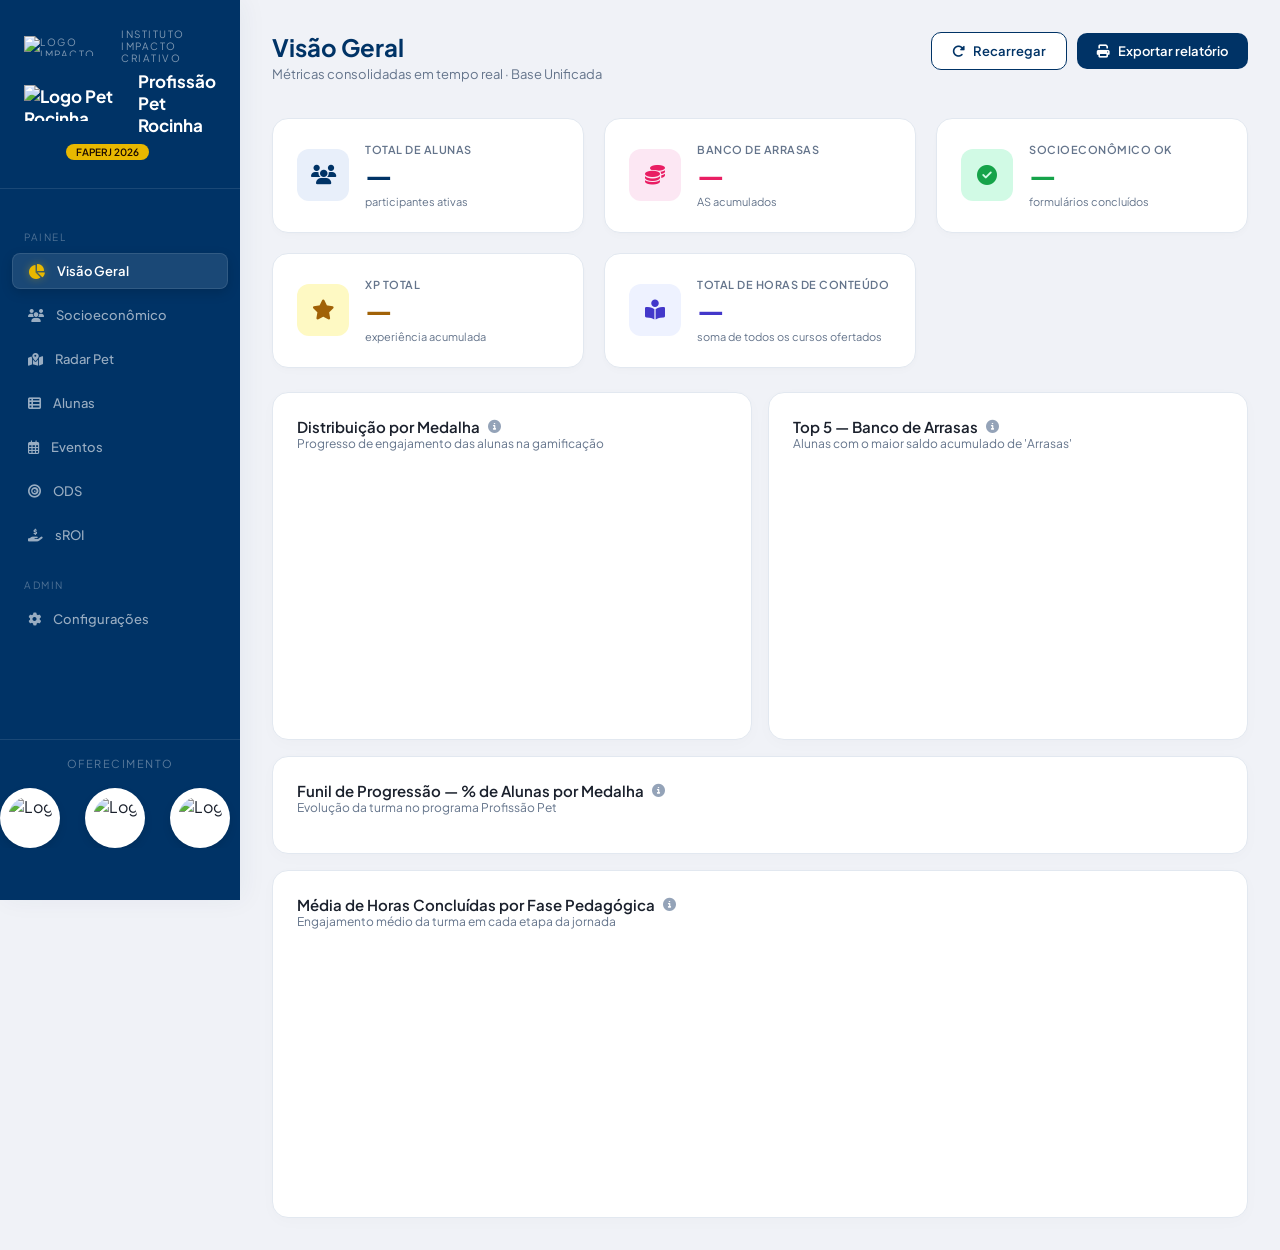
==== commit 7b25f2b8: "Update index.html" ====
--- a/dash _gestao/index.html
+++ b/dash _gestao/index.html
@@ -4,16 +4,22 @@
   <meta charset="UTF-8">
   <meta name="viewport" content="width=device-width, initial-scale=1.0">
   <title>Painel de Impacto | Profissão Pet Rocinha</title>
+  
   <link href="https://fonts.googleapis.com/css2?family=Plus+Jakarta+Sans:wght@400;500;600;700&display=swap" rel="stylesheet">
   <link rel="stylesheet" href="https://cdnjs.cloudflare.com/ajax/libs/font-awesome/6.5.0/css/all.min.css">
+  
   <script src="https://cdnjs.cloudflare.com/ajax/libs/Chart.js/4.4.1/chart.umd.min.js"></script>
   <script src="https://cdnjs.cloudflare.com/ajax/libs/html2pdf.js/0.10.1/html2pdf.bundle.min.js"></script>
-  <!-- Bibliotecas do Leaflet (OpenStreetMap) -->
+  
   <link rel="stylesheet" href="https://unpkg.com/leaflet@1.9.4/dist/leaflet.css" />
   <script src="https://unpkg.com/leaflet@1.9.4/dist/leaflet.js"></script>
+  
+  <link rel="stylesheet" href="https://cdnjs.cloudflare.com/ajax/libs/leaflet.markercluster/1.5.3/MarkerCluster.css" />
+  <link rel="stylesheet" href="https://cdnjs.cloudflare.com/ajax/libs/leaflet.markercluster/1.5.3/MarkerCluster.Default.css" />
+  <script src="https://cdnjs.cloudflare.com/ajax/libs/leaflet.markercluster/1.5.3/leaflet.markercluster.js"></script>
   <script src="https://unpkg.com/leaflet.heat@0.2.0/dist/leaflet-heat.js"></script>
+  
   <link rel="stylesheet" href="style.css">
-</head>
 </head>
 <body>
 
@@ -566,7 +572,7 @@
           </button>
         </div>
       </div>
-      <div class="metrics-grid" style="grid-template-columns: 1fr 1fr;">
+      <div class="metrics-grid sroi-metrics">
         <div class="mcard">
           <div class="mcard-icon" style="background:#dcfce7; color:#166534"><i class="fa-solid fa-arrow-trend-up"></i></div>
           <div class="mcard-body">
--- a/dash _gestao/style.css
+++ b/dash _gestao/style.css
@@ -1,7 +1,7 @@
 /*
   File: style.css
   Project: Painel de Impacto | Profissão Pet Rocinha
-  Author: Gemini Agent (Refactored)
+  Updated: v2.6 — Restored NGO Colors & Layout Fix
 */
 
 /* ════════════════════════════════════════════════════════════════════════
@@ -9,22 +9,24 @@
    ════════════════════════════════════════════════════════════════════════ */
 
 :root {
-  --navy:   #003366;
-  --pink:   #e91e63;
-  --gold:   #e8b800;
-  --green:  #16a34a;
-  --purple: #7c3aed;
-  --blue:   #0ea5e9;
-  --orange: #f97316;
-
-  --bg:      #f0f2f7;
-  --surface: #ffffff;
-  --surface2: #f8f9fc;
-  --border:  #e2e8f0;
-  --text:    #1a202c;
-  --text-light: #4a5568;
-  --muted:   #64748b;
-  --font:    'Plus Jakarta Sans', sans-serif;
+  /* Retornada a cor oficial da identidade da ONG */
+  --navy:         #003366; /* Azul oficial da ONG */
+  --navy-light:   #00254d; /* Azul escuro para hovers */
+  --pink:         #e91e63;
+  --gold:         #e8b800; 
+  --green:        #16a34a;
+  --purple:       #7c3aed;
+  --blue:         #0ea5e9;
+  --orange:       #f97316;
+
+  --bg:           #f0f2f7; 
+  --surface:      #ffffff;
+  --surface2:     #f8f9fc;
+  --border:       #e2e8f0;
+  --text:         #1a202c;
+  --text-light:   #4a5568;
+  --muted:        #64748b;
+  --font:         'Plus Jakarta Sans', sans-serif;
 }
 
 * { 
@@ -46,16 +48,34 @@
 
 
 /* ════════════════════════════════════════════════════════════════════════
-   2. CORE LAYOUT
+   2. CORE LAYOUT (CORREÇÃO DO ESPAÇAMENTO GIGANTE)
    ════════════════════════════════════════════════════════════════════════ */
 
 .app { 
   display: flex; 
   min-height: 100vh; 
-}
-
+  width: 100%;
+}
+
+.sidebar {
+  width: 240px; 
+  flex-shrink: 0; 
+  background: var(--navy) !important;
+  display: flex; 
+  flex-direction: column;
+  transition: width 0.3s ease;
+  position: sticky; 
+  top: 0; 
+  height: 100vh;
+  z-index: 100;
+padding: 28px 0 40px 0 !important; 
+  box-shadow: 4px 0 24px rgba(0, 51, 102, 0.05);
+}
+
+/* O bloco .main agora ocupa dinamicamente o restante exato da tela sem gaps */
 .main { 
-  margin-left: 240px; 
+  flex: 1;
+  min-width: 0;
   padding: 32px; 
   min-height: 100vh; 
 }
@@ -80,24 +100,12 @@
   justify-content: flex-end;
 }
 
-.sidebar {
-  width: 240px; 
-  flex-shrink: 0; 
-  background: var(--navy);
-  display: flex; 
-  flex-direction: column;
-  transition: width 0.3s ease;
-  position: fixed; 
-  top: 0; 
-  left: 0; 
-  height: 100vh; 
-  z-index: 100;
-  padding: 28px 0;
-}
 .sidebar-footer {
   margin-top: auto; 
   border-top: 1px solid rgba(255,255,255,0.1);
   white-space: nowrap;
+  /* Garante um recuo seguro para os logos não rasparem na margem inferior */
+  padding-bottom: 12px !important; 
 }
 .sidebar-footer p { 
   font-size: 11px; 
@@ -111,6 +119,7 @@
 .panel.active { 
   display: block; 
 }
+
 
 /* ════════════════════════════════════════════════════════════════════════
    3. COMPONENTS
@@ -151,21 +160,19 @@
   color: #fff; 
 }
 .btn-primary:hover { 
-  background: #00254d; 
+  background: var(--navy-light); 
   transform: translateY(-1px); 
-  box-shadow: 0 4px 12px rgba(0,51,102,0.25); 
+  box-shadow: 0 4px 12px rgba(0, 51, 102, 0.2); 
 }
 .btn-outline { 
-  background: transparent; 
-  color: var(--navy); 
-  border: 1.5px solid var(--navy); 
+  background: #fff; 
+  color: var(--navy) !important; 
+  border: 1.5px solid var(--navy) !important; 
 }
 .btn-outline:hover { 
-  background: var(--navy); 
-  color: #fff; 
-}
-
-/* ── Estados do Botão (Carregamento / Disabled) ── */
+  background: var(--navy) !important; 
+  color: #fff !important; 
+}
 .btn:disabled {
   cursor: not-allowed;
   opacity: 0.8;
@@ -197,10 +204,18 @@
   border: 1px solid var(--border);
   border-radius: 16px; 
   padding: 24px;
+  box-shadow: 0 4px 16px rgba(0, 0, 0, 0.02);
   transition: all 0.2s ease;
+  min-width: 0; /* Alerta ao navegador que o card pode encolher se necessário */
+  overflow: hidden; /* Garante que nada escape do raio da borda */
+}
+/* Força o contêiner do Chart.js a respeitar a largura do card */
+.chart-card > div[style*="position:relative"] {
+  width: 100% !important;
+  max-width: 100% !important;
 }
 .chart-card:hover { 
-  box-shadow: 0 6px 20px rgba(0,0,0,0.07); 
+  box-shadow: 0 6px 20px rgba(0,0,0,0.05); 
 }
 .chart-title { 
   font-size: 15px; 
@@ -238,9 +253,10 @@
 /* ── Chart Layouts ── */
 .charts-2col { 
   display: grid; 
-  grid-template-columns: 1fr 1fr; 
+  grid-template-columns: repeat(2, minmax(0, 1fr)); /* O minmax(0) impede que o gráfico empurre a largura */
   gap: 16px; 
   margin-bottom: 16px; 
+  width: 100%;
 }
 .charts-3col { 
   display: grid; 
@@ -301,35 +317,39 @@
   padding: 4px;
 }
 
-/* ── Metric Card (mcard) ── */
+/* ── Metric Card (mcard) — Alturas Unificadas e Grid Fluido ── */
 .metrics-grid { 
   display: grid; 
-  grid-template-columns: repeat(4,1fr); 
-  gap: 16px; 
+  grid-template-columns: repeat(auto-fit, minmax(240px, 1fr)) !important; 
+  gap: 20px !important; 
   margin-bottom: 24px; 
 }
 .mcard {
   background: var(--surface); 
-  border-radius: 16px;
-  border: 1px solid var(--border); 
-  padding: 20px;
+  border-radius: 16px !important;
+  border: 1px solid var(--border) !important; 
+  padding: 24px !important;
   display: flex; 
   align-items: center; 
   gap: 16px;
-  transition: all 0.2s ease;
+  height: 100%; 
+  min-height: 112px;
+  box-shadow: 0 2px 4px rgba(0, 0, 0, 0.01), 0 4px 12px rgba(0, 0, 0, 0.01);
+  transition: all 0.3s cubic-bezier(0.4, 0, 0.2, 1) !important;
 }
 .mcard:hover { 
-  box-shadow: 0 6px 20px rgba(0,0,0,0.07); 
-  transform: translateY(-2px); 
+  transform: translateY(-4px) !important;
+  box-shadow: 0 12px 24px rgba(0, 51, 102, 0.05) !important;
+  border-color: rgba(0, 51, 102, 0.1) !important;
 }
 .mcard-icon {
-  width: 48px; 
-  height: 48px; 
-  border-radius: 12px;
+  width: 52px !important;
+  height: 52px !important;
+  border-radius: 12px !important;
   display: flex; 
   align-items: center; 
   justify-content: center;
-  font-size: 18px; 
+  font-size: 20px !important;
   flex-shrink: 0;
 }
 .mcard-body { 
@@ -345,9 +365,10 @@
   margin-bottom: 4px; 
 }
 .mcard-val { 
-  font-size: 24px; 
+  font-size: 28px !important; 
   font-weight: 700; 
-  line-height: 1; 
+  line-height: 1.1; 
+  letter-spacing: -0.5px;
 }
 .mcard-val-wrap { 
   display: flex; 
@@ -381,7 +402,8 @@
   left: 0; 
   width: 100%; 
   height: 100%;
-  background: rgba(0,0,0,0.5); 
+  background: rgba(0, 51, 102, 0.2); 
+  backdrop-filter: blur(4px);
   z-index: 200;
   display: none; 
   align-items: center; 
@@ -394,7 +416,7 @@
   max-width: 500px; 
   max-height: 90vh;
   overflow-y: auto; 
-  box-shadow: 0 10px 30px rgba(0,0,0,0.2);
+  box-shadow: 0 20px 25px -5px rgba(0, 0, 0, 0.05);
 }
 .modal-header {
   padding: 16px 24px; 
@@ -472,31 +494,35 @@
   display: flex; 
   align-items: center; 
   gap: 12px;
-  padding: 12px 20px; 
+  margin: 4px 12px;
+  padding: 10px 16px !important; 
   color: rgba(255,255,255,0.6);
   font-size: 13px; 
   font-weight: 500; 
   cursor: pointer;
-  border-left: 3px solid transparent; 
-  transition: all 0.2s;
+  border-radius: 8px;
+  border-left: none !important;
+  transition: all 0.2s ease-in-out;
   text-decoration: none;
 }
 .nav-item:hover { 
-  color: #fff; 
-  background: rgba(255,255,255,0.06); 
+  color: #fff !important; 
+  background: rgba(255,255,255,0.05) !important; 
 }
 .nav-item.active {
-  color: #fff; 
-  background: rgba(255,255,255,0.1);
-  border-left-color: var(--gold);
-}
-.nav-item i { 
-  width: 18px; 
+  color: #fff !important; 
+  background: rgba(255,255,255,0.1) !important;
+  box-shadow: inset 0 0 0 1px rgba(255, 255, 255, 0.1), 0 4px 12px rgba(0, 0, 0, 0.15);
+  font-weight: 600;
+}
+.nav-item.active i { 
+  color: var(--gold); 
   text-align: center; 
   font-size: 15px; 
+  filter: drop-shadow(0 0 4px rgba(232, 184, 0, 0.4));
 }
 .nav-section { 
-  padding: 12px 20px 6px; 
+  padding: 12px 24px 6px; 
   font-size: 10px; 
   text-transform: uppercase;
   letter-spacing: 1.5px; 
@@ -608,11 +634,10 @@
 }
 
 /* ── Sponsors ── */
-/* ── Sponsors ── */
 .sponsors-section {
   margin-top: 15px;
-  text-align: center; /* Center the content */
-  overflow: hidden; /* Esconde o conteúdo que sai da área */
+  text-align: center; 
+  overflow: hidden; 
   position: relative;
   width: 100%;
 }
@@ -626,33 +651,29 @@
 }
 .sponsors-logos {
     display: flex;
-   
     align-items: center;
-   
-    flex-direction: row; /* Alinha os logos horizontalmente */
-    width: max-content; /* Garante que o container se expanda para todo o conteúdo */
-    align-items: center; /* Centraliza verticalmente */
-    gap: 25px; /* Espaço entre os logos */
-    /* Animação */
+    flex-direction: row; 
+    width: max-content; 
+    gap: 25px; 
     animation: scroll 20s linear infinite;
 }
 
 .sponsors-logos img {
-    height: 60px; /* Altura fixa */
-    width: 60px; /* Largura fixa para criar um círculo */
-    border-radius: 50%; /* Torna o elemento redondo */
-    background-color: white; /* Fundo branco */
-    box-shadow: 0 4px 8px rgba(0, 0, 0, 0.1); /* Sombra */
-    object-fit: contain; /* Garante que o logo caiba no círculo */
-    padding: 8px; /* Espaçamento interno */
+    height: 60px; 
+    width: 60px; 
+    border-radius: 50%; 
+    background-color: white; 
+    box-shadow: 0 4px 8px rgba(0, 0, 0, 0.1); 
+    object-fit: contain; 
+    padding: 8px; 
+    flex-shrink: 0; 
     transition: transform 0.2s ease;
-    flex-shrink: 0; /* Impede que os logos encolham */
 }
 
 .sponsors-logos img:hover {
-    transform: scale(1.05); /* Subtle hover effect */
+    transform: scale(1.05); 
     box-shadow: 0 6px 12px rgba(0, 0, 0, 0.15);
-    animation-play-state: paused; /* Pausa a animação no hover */
+    animation-play-state: paused; 
 }
 
 /* ── Status ── */
@@ -673,6 +694,7 @@
   border-radius: 16px; 
   overflow: hidden; 
   margin-bottom: 24px;
+  box-shadow: 0 4px 16px rgba(0, 0, 0, 0.02);
 }
 .table-header {
   padding: 16px 20px; 
@@ -791,6 +813,7 @@
   animation: spin 1s linear infinite; 
 }
 
+
 /* ════════════════════════════════════════════════════════════════════════
    5. KEYFRAMES
    ════════════════════════════════════════════════════════════════════════ */
@@ -811,78 +834,185 @@
     transform: translateX(0);
   }
   to {
-    transform: translateX(-50%); /* Move até a metade para criar o loop */
+    transform: translateX(-50%); 
   }
 }
 
 
 /* ════════════════════════════════════════════════════════════════════════
-   6. RESPONSIVE & PRINT STYLES
+   6. RESPONSIVE & PRINT STYLES (MOBILE & PDF BLINDADO)
    ════════════════════════════════════════════════════════════════════════ */
 
 @media (max-width: 1100px) {
-  .metrics-grid, .socio-metrics { grid-template-columns: repeat(2,1fr); }
+  .metrics-grid, .socio-metrics { grid-template-columns: repeat(2,1fr) !important; }
   .charts-3col { grid-template-columns: 1fr 1fr; }
 }
 
 @media (max-width: 860px) {
   .sidebar { 
     width: 0; 
-    padding: 28px 0; 
-  }
+    padding: 24px 0; 
+    position: fixed; 
+    top: 0; 
+    left: 0;
+    height: 100% !important; 
+    z-index: 9999 !important; 
+    box-shadow: none;
+    transition: width 0.3s cubic-bezier(0.4, 0, 0.2, 1);
+    overflow-y: auto !important;
+    scrollbar-width: none; 
+  }
+  
+  .sidebar::-webkit-scrollbar {
+    display: none;
+  }
+  
   .sidebar.expanded { 
-    width: 240px; 
-  }
+    width: 280px;
+    box-shadow: 6px 0 30px rgba(0, 0, 0, 0.3); 
+  }
+
   .sidebar-brand, .nav-section, .sidebar-footer, .nav-item span { 
     display: none; 
-  }
-  .sidebar.expanded .sidebar-brand, .sidebar.expanded .nav-section,
-  .sidebar.expanded .sidebar-footer, .sidebar.expanded .nav-item span { 
+    opacity: 0;
+    transition: opacity 0.2s ease;
+  }
+  
+  .sidebar.expanded .sidebar-brand, 
+  .sidebar.expanded .nav-section,
+  .sidebar.expanded .sidebar-footer, 
+  .sidebar.expanded .nav-item span { 
     display: block; 
-  }
+    opacity: 1;
+  }
+  
   .nav-item { 
     justify-content: center; 
-    padding: 14px; 
+    padding: 14px 20px; 
   }
   .sidebar.expanded .nav-item { 
     justify-content: flex-start; 
   }
+  
   .main { 
     margin-left: 0; 
-    padding: 24px; 
-  }
+    padding: 16px; 
+    width: 100%;
+  }
+  
   .charts-2col, .charts-3col { 
     grid-template-columns: 1fr; 
   }
   .metrics-grid { 
-    grid-template-columns: 1fr 1fr; 
+    grid-template-columns: 1fr 1fr !important; 
   }
   .menu-toggle { 
     display: block; 
   }
+  
   .topbar { 
-    align-items: center; 
+    display: flex;
+    flex-direction: column;
+    align-items: stretch;
+    gap: 12px;
+    margin-bottom: 24px;
+  }
+  .topbar-actions {
+    display: grid;
+    grid-template-columns: 1fr 1fr;
+    gap: 8px;
+    width: 100%;
+    justify-content: stretch;
+  }
+  .btn {
+    width: 100%;
+    justify-content: center;
+    padding: 12px 16px;
+    font-size: 13px;
   }
 }
 
 @media (max-width: 600px) {
   .metrics-grid, .socio-metrics { 
-    grid-template-columns: 1fr; 
-  }
-  .topbar { 
-    flex-direction: column; 
-    align-items: flex-start; 
-  }
-}
-
+    grid-template-columns: 1fr !important; 
+    gap: 12px;
+  }
+  .mcard {
+    padding: 16px !important;
+  }
+  .mcard-val {
+    font-size: 24px !important; 
+  }
+}
+
+/* 🖨️ ESTILOS DE IMPRESSÃO BLINDADOS */
 @media print {
-  .sidebar { display: none; }
-  .main { margin-left: 0; padding: 0; }
-  .btn, .filter-sel { display: none; }
-  .panel { display: block !important; }
-  .mcard:hover { box-shadow: none; }
-  body { background: white; }
-  .chart-card, .table-card, .mcard { break-inside: avoid; }
+  @page {
+    size: A4 portrait;
+    margin: 20mm 15mm !important; 
+  }
+
+  html, body {
+    background: #ffffff !important;
+    color: #000000 !important;
+    width: 100% !important;
+    height: auto !important;
+    font-size: 11pt !important;
+    -webkit-print-color-adjust: exact !important;
+    print-color-adjust: exact !important;
+    overflow: visible !important; 
+  }
+
+  .sidebar, .btn, .filter-sel, .menu-toggle, .topbar-actions, .sidebar-brand, .sidebar-footer { 
+    display: none !important; 
+  }
+
+  .main { 
+    margin: 0 !important; 
+    padding: 0 !important; 
+    width: 100% !important;
+    max-width: 100% !important;
+    position: relative !important;
+  }
+
+  .panel { 
+    display: block !important; 
+    width: 100% !important;
+    height: auto !important;
+  }
+
+  .metrics-grid, .socio-metrics, .charts-2col, .charts-3col {
+    display: block !important; 
+    width: 100% !important;
+    height: auto !important;
+  }
+
+  .chart-card, .table-card, .mcard, .event-card, .detail-item, tr { 
+    display: block !important; 
+    width: 100% !important;
+    height: auto !important;
+    margin-bottom: 24px !important;
+    page-break-inside: avoid !important; 
+    break-inside: avoid !important;
+    box-shadow: none !important;
+    transform: none !important;
+    border: 1px solid #cbd5e1 !important;
+    background: #ffffff !important;
+  }
+
+  canvas, .chart-container {
+    max-width: 100% !important;
+    height: auto !important;
+    page-break-inside: avoid !important;
+    break-inside: avoid !important;
+  }
+
+  h1, h2, h3, h4, .page-title, .chart-title {
+    page-break-after: avoid !important;
+    break-after: avoid !important;
+    color: #000000 !important;
+    margin-bottom: 8px !important;
+  }
 }
 
 /* Responsive Table */
@@ -919,9 +1049,168 @@
     padding: 16px;
     background: #f8f9fc;
   }
-  .name-cell .avatar {
-    width: 40px;
-    height: 40px;
-    font-size: 16px;
-  }
-}
+}
+
+/* ── Events & Attendance ── */
+.events-grid {
+  display: grid;
+  grid-template-columns: repeat(auto-fill, minmax(300px, 1fr));
+  gap: 20px;
+}
+.event-card {
+  background: var(--surface);
+  border: 1px solid var(--border);
+  border-radius: 16px;
+  padding: 24px;
+  display: flex;
+  flex-direction: column;
+  transition: all 0.3s cubic-bezier(0.25, 0.8, 0.25, 1);
+  position: relative;
+  overflow: hidden;
+}
+.event-card::before {
+  content: '';
+  position: absolute;
+  top: 0; left: 0; right: 0; height: 4px;
+  background: linear-gradient(90deg, var(--navy), var(--blue));
+  opacity: 0;
+  transition: opacity 0.3s ease;
+}
+.event-card:hover {
+  box-shadow: 0 10px 25px rgba(0,0,0,0.08);
+  transform: translateY(-4px);
+  border-color: transparent;
+}
+.event-card:hover::before {
+  opacity: 1;
+}
+.event-date {
+  font-size: 12px;
+  font-weight: 700;
+  color: var(--blue);
+  margin-bottom: 12px;
+  text-transform: uppercase;
+  letter-spacing: 0.5px;
+  display: flex;
+  align-items: center;
+  gap: 6px;
+}
+.event-title {
+  font-size: 18px;
+  font-weight: 700;
+  color: var(--navy);
+  margin-bottom: 10px;
+  line-height: 1.3;
+}
+.event-desc {
+  font-size: 13px;
+  color: var(--text-light);
+  margin-bottom: 20px;
+  flex: 1;
+  line-height: 1.5;
+}
+.event-footer {
+  display: flex;
+  justify-content: space-between;
+  align-items: center;
+  margin-top: auto;
+  padding-top: 16px;
+  border-top: 1px solid var(--border);
+}
+
+/* ── IIC Presence Container Styles ── */
+#iic-presence-container {
+  --azul-iic: #1a1850;
+  --verde-iic: #2bc4a9;
+  --branco: #ffffff;
+  --cinza-claro: #f8f9fa;
+  --cinza-borda: #e1e4e8;
+  --texto-corpo: #333333;
+  width: 95%;
+  max-width: 480px;
+  max-height: 90vh;
+  background: var(--branco);
+  border-radius: 20px;
+  box-shadow: 0 20px 40px rgba(0,0,0,0.2);
+  overflow-y: auto;
+  overflow-x: hidden;
+  color: var(--texto-corpo);
+  animation: modal-pop 0.4s cubic-bezier(0.16, 1, 0.3, 1);
+  position: relative;
+}
+@keyframes modal-pop {
+  0% { transform: scale(0.95) translateY(20px); opacity: 0; }
+  100% { transform: scale(1) translateY(0); opacity: 1; }
+}
+
+#iic-presence-container .iic-header {
+  background: linear-gradient(135deg, var(--azul-iic), #2a2770);
+  padding: 35px 20px;
+  text-align: center;
+  position: relative;
+  border-bottom-left-radius: 24px;
+  border-bottom-right-radius: 24px;
+  margin-bottom: 24px;
+}
+#iic-presence-container .iic-header img { 
+  max-height: 85px; 
+  filter: drop-shadow(0 4px 8px rgba(0,0,0,0.3));
+}
+#iic-presence-container .iic-title1 { 
+  font-size: 1.1rem; font-weight: 700; color: var(--branco); margin-top: 16px; text-transform: uppercase; letter-spacing: 1px;
+}
+#iic-presence-container .iic-content-view { 
+  padding: 10px 32px 32px; animation: fade-in 0.3s ease;
+}
+@keyframes fade-in {
+  0% { opacity: 0; transform: translateY(10px); }
+  100% { opacity: 1; transform: translateY(0); }
+}
+#iic-presence-container .iic-title { 
+  font-size: 1.4rem; font-weight: 800; color: var(--azul-iic); margin-bottom: 24px; text-align: center; 
+}
+#iic-presence-container .iic-form-group { margin-bottom: 20px; }
+#iic-presence-container label { 
+  display: block; font-size: 13px; font-weight: 600; color: var(--azul-iic); margin-bottom: 8px; text-align: left;
+}
+#iic-presence-container input[type="text"], 
+#iic-presence-container input[type="email"], 
+#iic-presence-container input[type="tel"], 
+#iic-presence-container select, 
+#iic-presence-container textarea { 
+  width: 100% !important; padding: 14px 16px !important; border: 1.5px solid var(--cinza-borda) !important; border-radius: 10px !important; background: var(--cinza-claro); box-sizing: border-box !important; transition: all 0.3s ease !important; font-family: inherit; font-size: 14px;
+}
+#iic-presence-container input:focus, 
+#iic-presence-container select:focus, 
+#iic-presence-container textarea:focus {
+  border-color: var(--verde-iic) !important; background: #fff; box-shadow: 0 0 0 4px rgba(43, 196, 169, 0.1) !important; outline: none;
+}
+#iic-presence-container textarea { resize: vertical; min-height: 80px; margin-top: 10px; display: none; }
+#iic-presence-container .iic-btn-submit { 
+  width: 100%; background: linear-gradient(135deg, var(--verde-iic), #21a38b); color: #fff; border: none; padding: 16px; border-radius: 10px; font-size: 14px; font-weight: 700; cursor: pointer; text-transform: uppercase; letter-spacing: 1px; box-shadow: 0 4px 15px rgba(43, 196, 169, 0.3); transition: all 0.3s ease; margin-top: 10px;
+}
+#iic-presence-container .iic-btn-submit:hover { 
+  transform: translateY(-2px); box-shadow: 0 6px 20px rgba(43, 196, 169, 0.4);
+}
+#iic-presence-container .iic-btn-submit:disabled { opacity: 0.7; cursor: not-allowed; transform: none; box-shadow: none;}
+#iic-presence-container .iic-rating-wrapper { display: flex; flex-direction: row-reverse; justify-content: center; gap: 12px; }
+#iic-presence-container .iic-rating-wrapper input { display: none !important; }
+#iic-presence-container .iic-rating-wrapper label { font-size: 38px; color: #e2e8f0; cursor: pointer; transition: color 0.2s ease, transform 0.2s ease; }
+#iic-presence-container .iic-rating-wrapper input:checked ~ label, 
+#iic-presence-container .iic-rating-wrapper label:hover, 
+#iic-presence-container .iic-rating-wrapper label:hover ~ label { color: var(--gold); transform: scale(1.1); }
+#iic-presence-container .iic-rating-wrapper input:checked ~ textarea { display: block; animation: fade-in 0.3s ease; }
+#iic-presence-container .iic-main-form-state,
+#iic-presence-container .iic-success-state, 
+#iic-presence-container .iic-review-state { display: none; }
+#iic-presence-container .iic-review-table { width: 100%; border-collapse: collapse; margin-bottom: 25px; text-align: left; font-size: 14px; }
+#iic-presence-container .iic-review-table th, #iic-presence-container .iic-review-table td { padding: 12px; border-bottom: 1px solid var(--cinza-borda); background: none;}
+#iic-presence-container .iic-review-table th { color: var(--azul-iic); font-weight: 700; width: 35%; text-transform: none; }
+#iic-presence-container .iic-btn-back { width: 100%; background-color: #f1f5f9; color: var(--muted); border: none; padding: 14px; border-radius: 10px; font-weight: 700; cursor: pointer; text-transform: uppercase; transition: all 0.2s ease; margin-top: 10px; }
+#iic-presence-container .iic-btn-back:hover { background-color: #e2e8f0; color: var(--text); }
+.iic-alert-recorrente { background-color: #f0fdf4; border: 1px solid #bbf7d0; padding: 14px; border-radius: 10px; margin-bottom: 20px; font-size: 13px; color: #166534; text-align: center; font-weight: 600; display: none; animation: fade-in 0.3s ease;}
+#iic-secao-avaliacoes { display: none; }
+.iic-lgpd-container { display: flex !important; align-items: flex-start !important; gap: 12px !important; margin: 20px 0 !important; padding: 16px !important; background-color: var(--cinza-claro) !important; border: 1px solid var(--cinza-borda) !important; border-radius: 10px !important; }
+.iic-lgpd-container input[type="checkbox"] { width: 20px !important; height: 20px !important; margin: 0 !important; cursor: pointer !important; flex-shrink: 0 !important; accent-color: var(--verde-iic) !important; }
+.iic-lgpd-container label { font-size: 12px !important; color: #4a5568 !important; font-weight: 500 !important; cursor: pointer !important; line-height: 1.5 !important; }
+.iic-lgpd-footer { font-size: 11px; color: #94a3b8; text-align: center; margin-top: 24px; line-height: 1.5; border-top: 1px solid var(--cinza-borda); padding-top: 16px; }
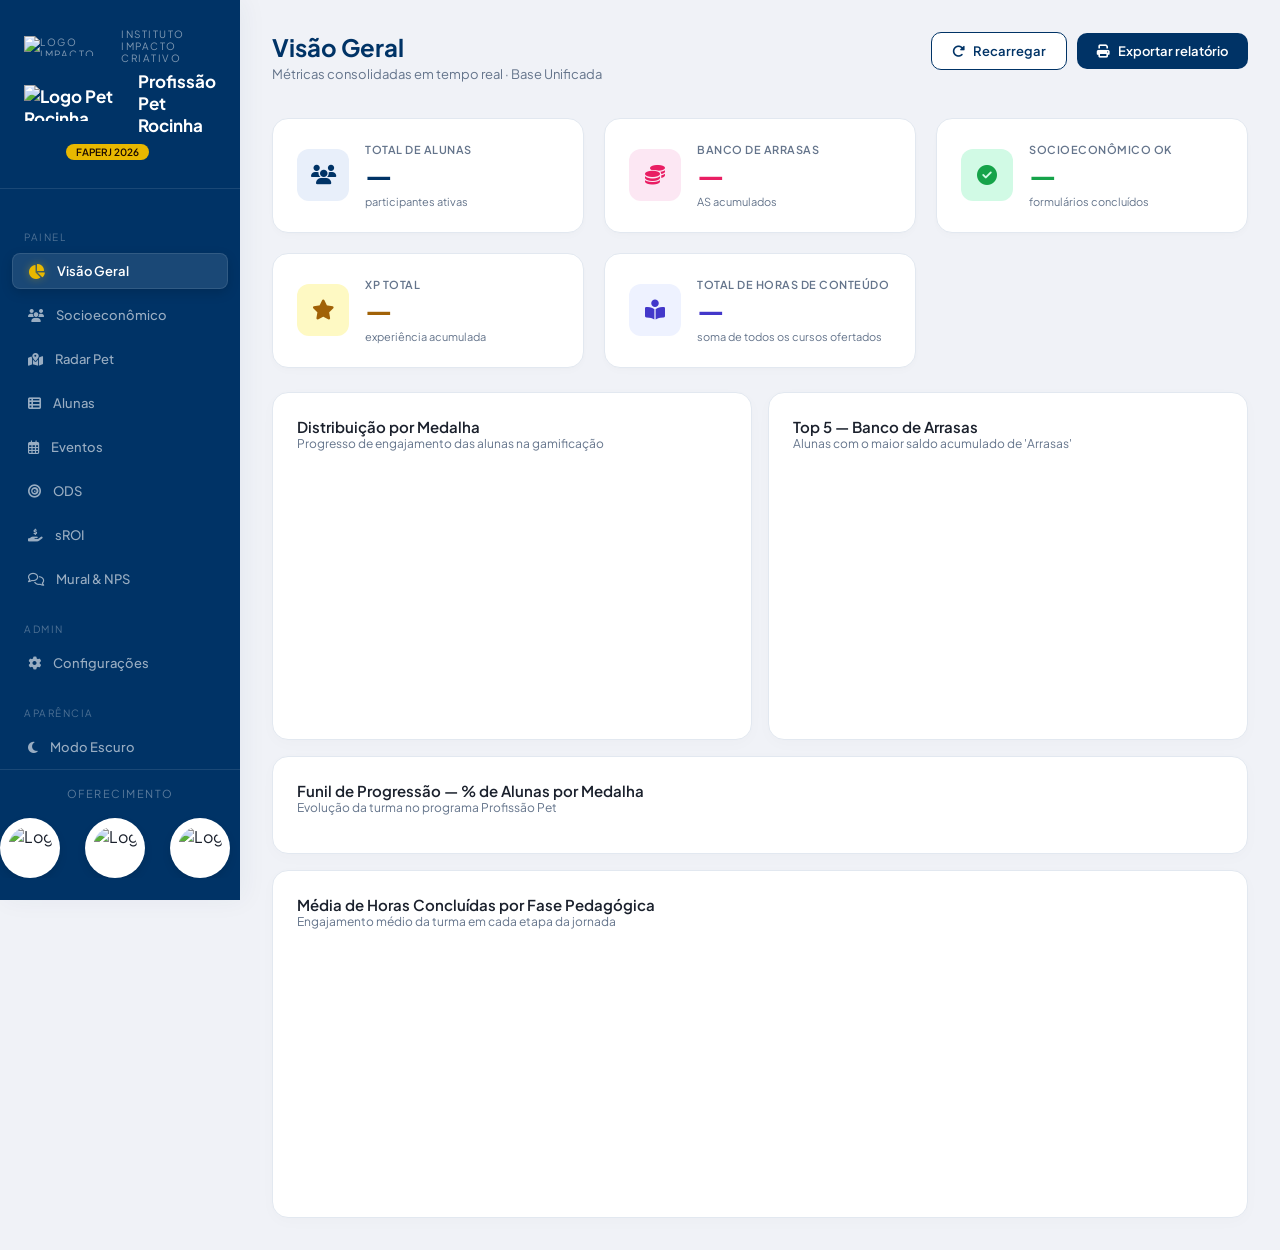
==== commit 5668861b: "Add files via upload" ====
--- a/dash _gestao/index.html
+++ b/dash _gestao/index.html
@@ -62,9 +62,16 @@
     <a class="nav-item" data-panel="sroi" onclick="switchPanel('sroi', this)">
       <i class="fa-solid fa-hand-holding-dollar"></i> <span>sROI</span>
     </a>
+    <a class="nav-item" data-panel="depoimentos" onclick="switchPanel('depoimentos', this)">
+      <i class="fa-regular fa-comments"></i> <span>Mural & NPS</span>
+    </a>
     <div class="nav-section">Admin</div>
     <a class="nav-item" data-panel="config" onclick="switchPanel('config', this)">
       <i class="fa-solid fa-gear"></i> <span>Configurações</span>
+    </a>
+    <div class="nav-section">Aparência</div>
+    <a class="nav-item" id="dark-mode-btn" onclick="toggleDarkMode()">
+      <i class="fa-solid fa-moon"></i> <span>Modo Escuro</span>
     </a>
     <div class="sidebar-footer">
           <div class="sponsors-section">
@@ -639,6 +646,88 @@
       </div>
     </div>
 
+    <!-- ══ MURAL DE DEPOIMENTOS & NPS ══ -->
+    <div class="panel" id="panel-depoimentos">
+      <div class="topbar">
+        <div class="topbar-left">
+          <button class="menu-toggle" onclick="toggleSidebar()"><i class="fa-solid fa-bars"></i></button>
+          <div class="page-title">Mural & NPS</div>
+          <div class="page-sub">Avaliações consolidadas e depoimentos das alunas</div>
+        </div>
+        <div class="topbar-actions">
+          <button class="btn btn-outline" onclick="reloadData()">
+            <i class="fa-solid fa-rotate-right"></i> Recarregar
+          </button>
+          <button class="btn btn-primary" onclick="showPdfOptionsModal()">
+            <i class="fa-solid fa-print"></i> Exportar relatório
+          </button>
+        </div>
+      </div>
+
+      <!-- NPS Cards -->
+      <div class="metrics-grid">
+        <div class="mcard">
+          <div class="mcard-icon" style="background:#fff7ed; color:var(--orange)"><i class="fa-solid fa-star"></i></div>
+          <div class="mcard-body">
+            <div class="mcard-label">Satisfação Geral</div>
+            <div class="mcard-val" id="nps-geral" style="color:var(--orange)">—</div>
+            <div class="mcard-sub">média das avaliações gerais</div>
+          </div>
+        </div>
+        <div class="mcard">
+          <div class="mcard-icon" style="background:#ede9fe; color:var(--purple)"><i class="fa-solid fa-book-open"></i></div>
+          <div class="mcard-body">
+            <div class="mcard-label">Conteúdo do Curso</div>
+            <div class="mcard-val" id="nps-conteudo" style="color:var(--purple)">—</div>
+            <div class="mcard-sub">média da qualidade do conteúdo</div>
+          </div>
+        </div>
+        <div class="mcard">
+          <div class="mcard-icon" style="background:#dcfce7; color:var(--green)"><i class="fa-solid fa-building"></i></div>
+          <div class="mcard-body">
+            <div class="mcard-label">Estrutura Física</div>
+            <div class="mcard-val" id="nps-estrutura" style="color:var(--green)">—</div>
+            <div class="mcard-sub">média da infraestrutura e suporte</div>
+          </div>
+        </div>
+        <div class="mcard">
+          <div class="mcard-icon" style="background:#e0f2fe; color:var(--blue)"><i class="fa-solid fa-comments"></i></div>
+          <div class="mcard-body">
+            <div class="mcard-label">Total de Feedbacks</div>
+            <div class="mcard-val" id="nps-feedbacks-count" style="color:var(--blue)">—</div>
+            <div class="mcard-sub">comentários recebidos</div>
+          </div>
+        </div>
+      </div>
+
+      <div class="charts-2col">
+        <!-- Gráfico Satisfação por Curso -->
+        <div class="chart-card">
+          <div class="chart-title">
+            Satisfação Média por Evento/Curso
+            <i class="fa-solid fa-circle-info info-icon" data-tooltip="Notas médias de 1 a 5 atribuídas pelas alunas para cada evento específico."></i>
+          </div>
+          <div class="chart-sub">Desempenho de satisfação nas atividades e oficinas</div>
+          <div style="position:relative;height:250px">
+            <canvas id="chartNpsCursos" role="img" aria-label="Gráfico de satisfação por curso">Carregando...</canvas>
+          </div>
+        </div>
+        
+        <!-- Mural de Depoimentos -->
+        <div class="chart-card" style="display: flex; flex-direction: column;">
+          <div class="chart-title" style="margin-bottom: 4px;">
+            Mural de Depoimentos
+            <i class="fa-solid fa-circle-info info-icon" data-tooltip="Feedbacks qualitativos reais digitados pelas alunas no credenciamento."></i>
+          </div>
+          <div class="chart-sub" style="margin-bottom: 16px;">Voz da aluna · Depoimentos e comentários</div>
+          <div id="mural-depoimentos-container" class="testimonials-wall" style="flex: 1; overflow-y: auto; max-height: 320px; display: flex; flex-direction: column; gap: 12px; padding-right: 4px;">
+            <!-- Preenchido via Javascript -->
+            <div class="empty-state"><i class="fa-regular fa-comments"></i>Nenhum depoimento carregado.</div>
+          </div>
+        </div>
+      </div>
+    </div>
+
     <!-- ══ CONFIG ══ -->
     <div class="panel" id="panel-config">
       <div class="topbar">
@@ -773,7 +862,29 @@
     </div>
   </div>
 </div>
+<!-- LOGIN BLOCKED OVERLAY -->
+<div id="login-overlay" style="display:none; position:fixed; top:0; left:0; width:100%; height:100%; background:var(--navy); z-index:9999; align-items:center; justify-content:center; flex-direction:column; padding:20px;">
+  <div style="background:var(--surface); padding:40px; border-radius:24px; box-shadow:0 12px 32px rgba(0,0,0,0.15); width:100%; max-width:400px; text-align:center; display:flex; flex-direction:column; gap:20px;">
+    <div>
+      <img src="https://github.com/juanjsales/PETRocinha/blob/main/pet%20(1).png?raw=true" alt="Logo Pet Rocinha" style="height:64px; margin-bottom:12px;">
+      <h3 style="font-size:20px; font-weight:700; color:var(--navy); margin-bottom:4px;">Acesso Restrito</h3>
+      <p style="font-size:12px; color:var(--muted);">Este painel é exclusivo para administradores do projeto Profissão Pet Rocinha.</p>
+    </div>
+    
+    <div style="display:flex; flex-direction:column; gap:12px; text-align:left;">
+      <label for="pin-input" style="font-size:11px; font-weight:600; text-transform:uppercase; color:var(--muted); letter-spacing:0.5px;">Código PIN de Acesso</label>
+      <input type="password" id="pin-input" placeholder="Digite o PIN de 6 dígitos" maxlength="12" style="width:100%; padding:14px; border-radius:12px; border:1px solid var(--border); font-size:16px; text-align:center; letter-spacing:4px; font-family:monospace; outline:none; transition:all 0.2s;" oninput="this.value = this.value.replace(/\D/g, '')">
+    </div>
+    
+    <div id="login-error-msg" style="color:var(--pink); font-size:12px; font-weight:600; display:none;">PIN incorreto. Tente novamente.</div>
+    
+    <button class="btn btn-primary" onclick="submitPinLogin()" style="justify-content:center; padding:14px; border-radius:12px; font-size:14px;">
+      <i class="fa-solid fa-unlock-keyhole"></i> Entrar no Painel
+    </button>
+  </div>
+  <p style="color:rgba(255,255,255,0.4); font-size:11px; margin-top:20px;">FAPERJ 2026 · Instituto Impacto Criativo</p>
+</div>
 
 <script src="script.js" defer></script>
 </body>
-</html>
+</html>
--- a/dash _gestao/style.css
+++ b/dash _gestao/style.css
@@ -29,6 +29,17 @@
   --font:         'Plus Jakarta Sans', sans-serif;
 }
 
+/* 💡 SUGESTÃO: TEMA ESCURO (DARK MODE) */
+body.dark-mode {
+  --bg:           #111827;
+  --surface:      #1f2937;
+  --surface2:     #374151;
+  --border:       #4b5563;
+  --text:         #f9fafb;
+  --text-light:   #d1d5db;
+  --muted:        #9ca3af;
+}
+
 * { 
   box-sizing: border-box; 
   margin: 0; 
@@ -68,7 +79,8 @@
   top: 0; 
   height: 100vh;
   z-index: 100;
-padding: 28px 0 40px 0 !important; 
+  padding: 28px 0 40px 0 !important; 
+  overflow-y: auto; /* 💡 ADICIONADO: Permite que a sidebar role se o conteúdo for maior que a tela */
   box-shadow: 4px 0 24px rgba(0, 51, 102, 0.05);
 }
 
@@ -286,12 +298,20 @@
   cursor: help;
   position: relative;
 }
+.info-icon::after, .info-icon::before {
+  opacity: 0;
+  visibility: hidden;
+  pointer-events: none;
+  transition: all 0.2s cubic-bezier(0.4, 0, 0.2, 1);
+  position: absolute;
+  left: 50%;
+  transform: translateX(-50%);
+  z-index: 10;
+}
 .info-icon:hover::after {
   content: attr(data-tooltip);
-  position: absolute;
-  left: 100%;
-  top: 50%;
-  transform: translateY(-50%) translateX(10px);
+  bottom: calc(100% + 8px); /* Posiciona acima do ícone com um espaçamento */
+  transform: translateX(-50%) translateY(-4px); /* Efeito de subida na animação */
   background-color: var(--navy);
   color: white;
   font-family: var(--font);
@@ -300,10 +320,22 @@
   font-size: 12px;
   font-weight: 500;
   line-height: 1.5;
-  white-space: pre-wrap;
-  width: 280px;
-  z-index: 10;
+  white-space: normal; /* Permite quebra de linha */
+  width: max-content; /* Ajusta a largura ao conteúdo */
+  max-width: 280px; /* Limita a largura máxima */
   box-shadow: 0 4px 12px rgba(0,0,0,0.2);
+  opacity: 1;
+  visibility: visible;
+}
+.info-icon:hover::before {
+  content: '';
+  bottom: 100%; /* Posiciona a seta entre o ícone e o tooltip */
+  border-width: 6px;
+  border-style: solid;
+  border-color: var(--navy) transparent transparent transparent;
+  opacity: 1;
+  visibility: visible;
+  transform: translateX(-50%) translateY(-4px);
 }
 
 /* ── Menu Toggle ── */
@@ -319,13 +351,13 @@
 
 /* ── Metric Card (mcard) — Alturas Unificadas e Grid Fluido ── */
 .metrics-grid { 
-  display: grid; 
-  grid-template-columns: repeat(auto-fit, minmax(240px, 1fr)) !important; 
-  gap: 20px !important; 
+  display: grid;
+  grid-template-columns: repeat(auto-fit, minmax(240px, 1fr));
+  gap: 20px;
   margin-bottom: 24px; 
 }
 .mcard {
-  background: var(--surface); 
+  background: var(--surface);
   border-radius: 16px !important;
   border: 1px solid var(--border) !important; 
   padding: 24px !important;
@@ -627,9 +659,10 @@
 
 /* ── Socio Metrics ── */
 .socio-metrics { 
-  display: grid; 
-  grid-template-columns: repeat(3,1fr); 
-  gap: 16px; 
+  /* Usa o mesmo padrão fluido do metrics-grid */
+  display: grid;
+  grid-template-columns: repeat(auto-fit, minmax(220px, 1fr));
+  gap: 16px;
   margin-bottom: 24px; 
 }
 
@@ -787,7 +820,7 @@
 
 /* ── Loading Overlay & Spinner ── */
 #loading-overlay {
-  position: absolute;
+  position: fixed; /* CORREÇÃO: Garante que o spinner fique fixo na tela e não role com a página */
   top: 0; left: 0; right: 0; bottom: 0;
   background: rgba(240, 242, 247, 0.9);
   z-index: 150;
@@ -844,8 +877,11 @@
    ════════════════════════════════════════════════════════════════════════ */
 
 @media (max-width: 1100px) {
-  .metrics-grid, .socio-metrics { grid-template-columns: repeat(2,1fr) !important; }
+  /* O auto-fit já cuida disso, mas podemos forçar 2 colunas se necessário */
+  .metrics-grid { grid-template-columns: repeat(auto-fit, minmax(240px, 1fr)); }
   .charts-3col { grid-template-columns: 1fr 1fr; }
+  /* Garante que o grid do sROI se comporte bem */
+  .sroi-metrics { grid-template-columns: 1fr 1fr; }
 }
 
 @media (max-width: 860px) {
@@ -904,7 +940,7 @@
     grid-template-columns: 1fr; 
   }
   .metrics-grid { 
-    grid-template-columns: 1fr 1fr !important; 
+    grid-template-columns: 1fr 1fr; 
   }
   .menu-toggle { 
     display: block; 
@@ -933,12 +969,15 @@
 }
 
 @media (max-width: 600px) {
-  .metrics-grid, .socio-metrics { 
-    grid-template-columns: 1fr !important; 
+  .metrics-grid, .socio-metrics, .sroi-metrics { 
+    grid-template-columns: 1fr; 
     gap: 12px;
   }
   .mcard {
     padding: 16px !important;
+  }
+  #mapa-calor-leaflet {
+    height: 450px !important; /* Altura mais adequada para mobile */
   }
   .mcard-val {
     font-size: 24px !important; 
@@ -1017,7 +1056,7 @@
 
 /* Responsive Table */
 @media (max-width: 768px) {
-  #panel-alunas table thead {
+  #panel-alunas table thead, #panel-config table thead {
     display: none;
   }
   #panel-alunas table tr {
@@ -1028,14 +1067,14 @@
     border: 1px solid var(--border);
     box-shadow: 0 2px 8px rgba(0,0,0,0.05);
   }
-  #panel-alunas table td {
+  #panel-alunas table td, #panel-config table td {
     display: flex;
     justify-content: space-between;
     align-items: center;
     padding: 12px 16px;
     border-bottom: 1px solid var(--border);
   }
-  #panel-alunas table td:last-child {
+  #panel-alunas table td:last-child, #panel-config table td:last-child {
     border-bottom: none;
   }
   #panel-alunas table td::before {
@@ -1048,6 +1087,22 @@
   .name-cell {
     padding: 16px;
     background: #f8f9fc;
+  }
+
+  /* Estilos específicos para a tabela de config responsiva */
+  #panel-config table tr {
+    display: block;
+    margin-bottom: 16px;
+    border-radius: 12px;
+    overflow: hidden;
+    border: 1px solid var(--border);
+  }
+  #panel-config table td::before {
+    content: attr(data-label);
+    font-weight: 600;
+    color: var(--muted);
+    font-size: 11px;
+    text-transform: uppercase;
   }
 }
 
@@ -1214,3 +1269,95 @@
 .iic-lgpd-container input[type="checkbox"] { width: 20px !important; height: 20px !important; margin: 0 !important; cursor: pointer !important; flex-shrink: 0 !important; accent-color: var(--verde-iic) !important; }
 .iic-lgpd-container label { font-size: 12px !important; color: #4a5568 !important; font-weight: 500 !important; cursor: pointer !important; line-height: 1.5 !important; }
 .iic-lgpd-footer { font-size: 11px; color: #94a3b8; text-align: center; margin-top: 24px; line-height: 1.5; border-top: 1px solid var(--cinza-borda); padding-top: 16px; }
+
+/* ════════════════════════════════════════════════════════════════════════
+   5. MURAL & NPS AND LOGIN OVERLAY STYLES
+   ════════════════════════════════════════════════════════════════════════ */
+
+/* Testimonials Wall (Cards) */
+.testimonials-wall {
+  padding-right: 4px;
+}
+.testimonial-card {
+  background: var(--surface2);
+  border: 1px solid var(--border);
+  border-radius: 12px;
+  padding: 16px;
+  display: flex;
+  flex-direction: column;
+  gap: 10px;
+  position: relative;
+  transition: transform 0.2s ease, box-shadow 0.2s ease;
+  text-align: left;
+}
+.testimonial-card:hover {
+  transform: translateY(-2px);
+  box-shadow: 0 4px 12px rgba(0, 0, 0, 0.05);
+}
+.testimonial-header {
+  display: flex;
+  justify-content: space-between;
+  align-items: center;
+  font-size: 11px;
+  font-weight: 600;
+  text-transform: uppercase;
+  letter-spacing: 0.5px;
+  color: var(--muted);
+}
+.testimonial-author {
+  display: flex;
+  align-items: center;
+  gap: 8px;
+}
+.testimonial-avatar {
+  width: 20px;
+  height: 20px;
+  border-radius: 50%;
+  background: #e2e8f0;
+  color: var(--navy);
+  display: flex;
+  align-items: center;
+  justify-content: center;
+  font-size: 9px;
+  font-weight: 700;
+}
+.testimonial-text {
+  font-size: 13px;
+  line-height: 1.5;
+  color: var(--text-light);
+  font-style: italic;
+  white-space: pre-wrap;
+}
+.testimonial-event {
+  font-size: 11px;
+  font-weight: 500;
+  color: var(--navy);
+  margin-top: auto;
+  align-self: flex-start;
+  background: #e8effa;
+  padding: 2px 8px;
+  border-radius: 4px;
+}
+
+/* PIN Login Input & Overlay adjustments */
+#pin-input:focus {
+  border-color: var(--navy);
+  box-shadow: 0 0 0 3px rgba(0, 51, 102, 0.15);
+}
+
+/* Dark Mode Variables Toggle */
+body.dark-mode .testimonial-card {
+  background: var(--surface);
+  border-color: var(--border);
+}
+body.dark-mode .testimonial-avatar {
+  background: var(--border);
+  color: #fff;
+}
+body.dark-mode .testimonial-event {
+  background: rgba(0, 51, 102, 0.3);
+  color: #93c5fd;
+}
+body.dark-mode #login-overlay {
+  background: #0b0f19 !important;
+}
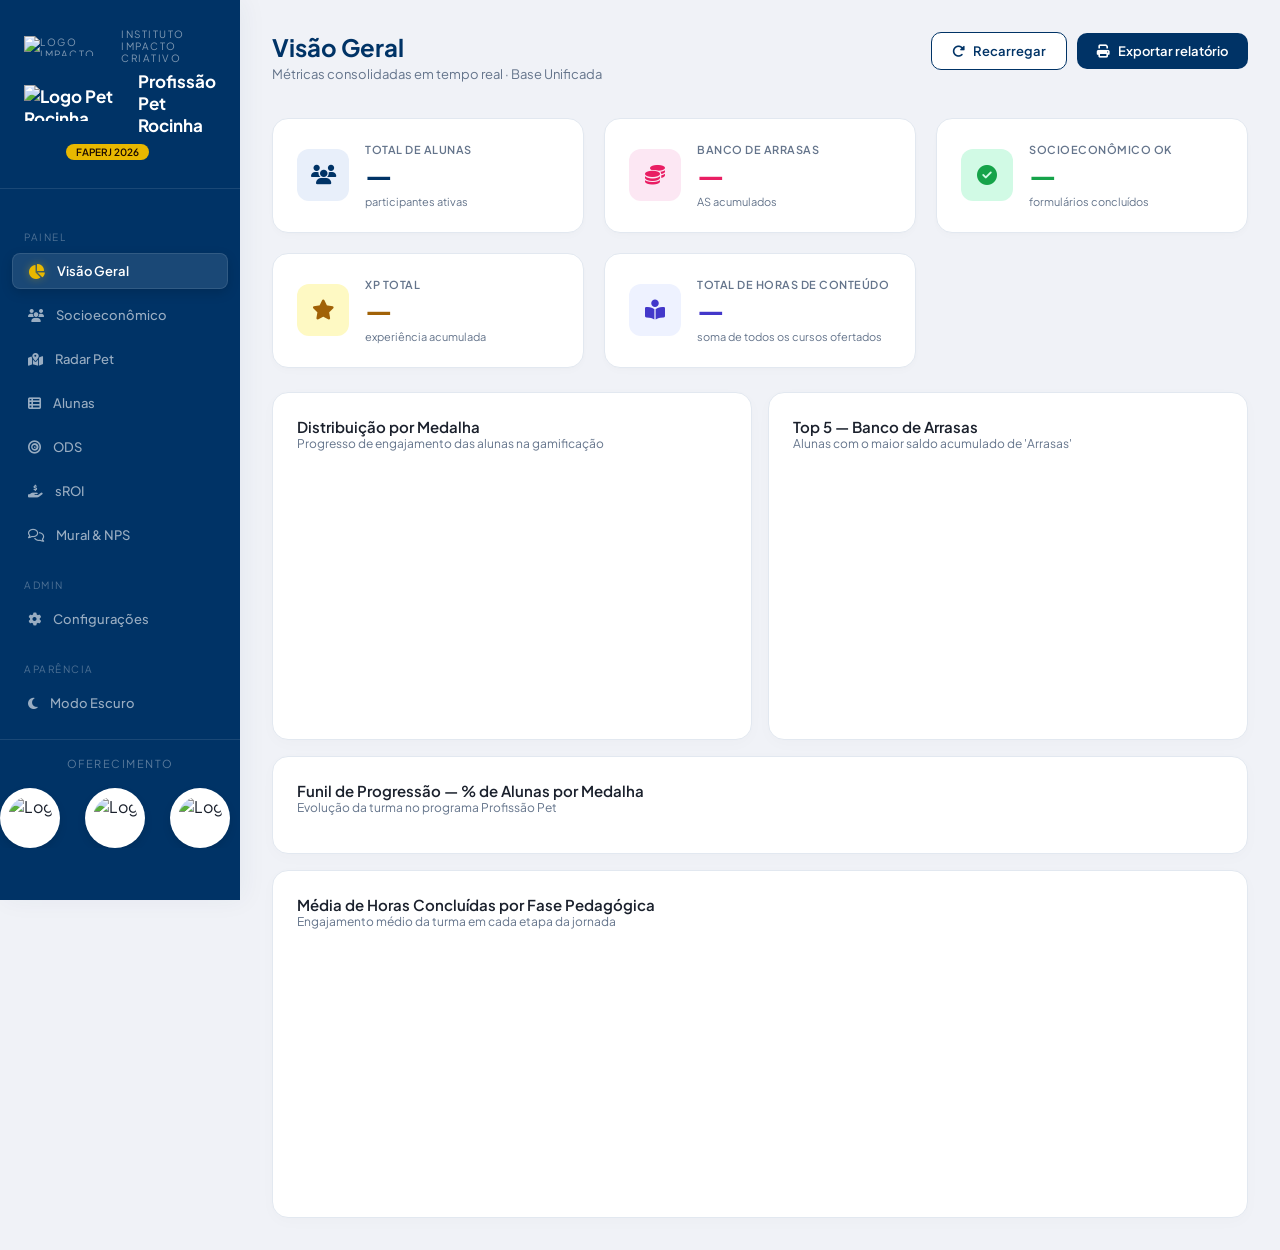
==== commit c616a158: "Add files via upload" ====
--- a/dash _gestao/index.html
+++ b/dash _gestao/index.html
@@ -52,9 +52,6 @@
     </a>
     <a class="nav-item" data-panel="alunas" onclick="switchPanel('alunas', this)">
       <i class="fa-solid fa-table-list"></i> <span>Alunas</span>
-    </a>
-    <a class="nav-item" data-panel="eventos" onclick="switchPanel('eventos', this)">
-      <i class="fa-regular fa-calendar-days"></i> <span>Eventos</span>
     </a>
     <a class="nav-item" data-panel="ods" onclick="switchPanel('ods', this)">
       <i class="fa-solid fa-bullseye"></i> <span>ODS</span>
@@ -230,42 +227,121 @@
         </div>
       </div>
       
-      <div class="chart-card">
-        <div class="chart-title">
-          Radar de Capilaridade (OpenStreetMap)
-          <i class="fa-solid fa-circle-info info-icon" data-tooltip="Mapa gerado via código utilizando Leaflet e OpenStreetMap, sem depender do Google. Os CEPs são convertidos gratuitamente via Nominatim."></i>
-        </div>
-        <div class="chart-sub">Distribuição baseada nos CEPs coletados via formulário</div>
-        
-        <!-- Controles do Mapa -->
-        <div class="heatmap-controls" style="display: flex; gap: 20px; align-items: center; margin-top: 14px; padding: 12px 16px; background: var(--surface2); border: 1px solid var(--border); border-radius: 8px; flex-wrap: wrap;">
-          <div style="font-size: 14px; font-weight: 600; color: var(--navy);"><i class="fa-solid fa-sliders"></i> Visualização:</div>
+      <div class="charts-2col" style="grid-template-columns: 2fr 1fr; gap: 20px; align-items: stretch;">
+        <!-- Lado Esquerdo: Mapa -->
+        <div class="chart-card" style="margin-bottom: 0; display: flex; flex-direction: column;">
+          <div class="chart-title">
+            Radar de Capilaridade (OpenStreetMap)
+            <i class="fa-solid fa-circle-info info-icon" data-tooltip="Mapa gerado via código utilizando Leaflet e OpenStreetMap, sem depender do Google. Os CEPs são convertidos gratuitamente via Nominatim."></i>
+          </div>
+          <div class="chart-sub">Distribuição baseada nos CEPs coletados via formulário</div>
           
-          <div style="display: flex; align-items: center; gap: 8px; font-size: 13px; border-left: 1px solid var(--border); padding-left: 12px;">
-            <label style="display: flex; align-items: center; gap: 6px; cursor: pointer; font-weight: 500;">
-              <input type="checkbox" id="ctrl-leaflet-heat" checked onchange="toggleLeafletHeat()" style="width: 16px; height: 16px; cursor: pointer;">
-              Nuvem de Calor
-            </label>
-          </div>
-
-          <div style="display: flex; align-items: center; gap: 8px; font-size: 13px;">
-            <label style="display: flex; align-items: center; gap: 6px; cursor: pointer; font-weight: 500;">
-              <input type="checkbox" id="ctrl-leaflet-markers" checked onchange="toggleLeafletMarkers()" style="width: 16px; height: 16px; cursor: pointer;">
-              Marcadores
-            </label>
-          </div>
-
-          <div style="display: flex; align-items: center; gap: 8px; font-size: 13px; border-left: 1px solid var(--border); padding-left: 12px; margin-left: auto;">
-            <label for="ctrl-leaflet-style" style="font-weight: 500;">Estilo de Fundo:</label>
-            <select id="ctrl-leaflet-style" onchange="changeLeafletStyle()" class="table-input" style="padding: 4px 8px; border-radius: 6px; background: white; width: auto; font-size: 12px; cursor: pointer;">
-              <option value="standard">Padrão (Ruas)</option>
-              <option value="dark">Escuro (Dark Mode)</option>
-              <option value="light">Claro (Light Mode)</option>
-            </select>
-          </div>
-        </div>
-        
-        <div id="mapa-calor-leaflet" style="width: 100%; height: 600px; border-radius: 8px; border: 1px solid #e2e8f0; margin-top: 14px; z-index: 1;"></div>
+          <!-- Controles do Mapa -->
+          <div class="heatmap-controls" style="display: flex; gap: 12px; align-items: center; margin-top: 10px; padding: 10px 14px; background: var(--surface2); border: 1px solid var(--border); border-radius: 8px; flex-wrap: wrap;">
+            <div style="font-size: 13px; font-weight: 600; color: var(--navy);"><i class="fa-solid fa-sliders"></i> Visualização:</div>
+            
+            <div style="display: flex; align-items: center; gap: 8px; font-size: 12px; border-left: 1px solid var(--border); padding-left: 12px;">
+              <label style="display: flex; align-items: center; gap: 6px; cursor: pointer; font-weight: 500;">
+                <input type="checkbox" id="ctrl-leaflet-heat" checked onchange="toggleLeafletHeat()" style="width: 16px; height: 16px; cursor: pointer;">
+                Nuvem de Calor
+              </label>
+            </div>
+
+            <div style="display: flex; align-items: center; gap: 8px; font-size: 12px;">
+              <label style="display: flex; align-items: center; gap: 6px; cursor: pointer; font-weight: 500;">
+                <input type="checkbox" id="ctrl-leaflet-markers" checked onchange="toggleLeafletMarkers()" style="width: 16px; height: 16px; cursor: pointer;">
+                Marcadores
+              </label>
+            </div>
+
+            <div style="display: flex; align-items: center; gap: 8px; font-size: 12px; border-left: 1px solid var(--border); padding-left: 12px; margin-left: auto;">
+              <label for="ctrl-leaflet-style" style="font-weight: 500;">Estilo:</label>
+              <select id="ctrl-leaflet-style" onchange="changeLeafletStyle()" class="table-input" style="padding: 4px 8px; border-radius: 6px; background: white; width: auto; font-size: 12px; cursor: pointer;">
+                <option value="standard">Padrão (Ruas)</option>
+                <option value="dark">Escuro (Dark Mode)</option>
+                <option value="light">Claro (Light Mode)</option>
+              </select>
+            </div>
+          </div>
+          
+          <div id="mapa-calor-leaflet" style="width: 100%; height: 500px; border-radius: 8px; border: 1px solid #e2e8f0; margin-top: 12px; z-index: 1; flex: 1;"></div>
+        </div>
+
+        <!-- Lado Direito: Capilaridade e Bairros -->
+        <div class="chart-card" style="display: flex; flex-direction: column; justify-content: space-between; margin-bottom: 0;">
+          <div>
+            <div class="chart-title">
+              <i class="fa-solid fa-earth-americas"></i> Capilaridade Local
+              <i class="fa-solid fa-circle-info info-icon" data-tooltip="Dados estatísticos sobre a origem das alunas do projeto mapeadas com base no código de endereçamento postal (CEP)."></i>
+            </div>
+            <div class="chart-sub">Análise geográfica das participantes</div>
+            
+            <div style="display: flex; flex-direction: column; gap: 16px; margin-top: 20px;">
+              <!-- KPI: Total de CEPs mapeados -->
+              <div style="background: var(--surface2); padding: 12px; border-radius: 8px; border: 1px solid var(--border);">
+                <div style="font-size: 11px; text-transform: uppercase; color: var(--muted); font-weight: 700;">Alunas Mapeadas</div>
+                <strong style="font-size: 20px; color: var(--navy);" id="geo-mapeadas-count">0 / 0</strong>
+              </div>
+              
+              <!-- Lista de Localidades -->
+              <div style="display: flex; flex-direction: column; gap: 12px; margin-top: 10px;">
+                <div style="font-size: 12px; font-weight: 700; color: var(--navy); margin-bottom: 4px;">Distribuição de Bairros</div>
+                
+                <!-- Rocinha -->
+                <div>
+                  <div style="display: flex; justify-content: space-between; font-size: 12px; margin-bottom: 4px;">
+                    <span>Rocinha</span>
+                    <strong id="geo-pct-rocinha">0% (0)</strong>
+                  </div>
+                  <div class="progress-track" style="height: 6px;"><div class="progress-fill" id="geo-bar-rocinha" style="width: 0%; background: #10b981;"></div></div>
+                </div>
+                
+                <!-- Vidigal -->
+                <div>
+                  <div style="display: flex; justify-content: space-between; font-size: 12px; margin-bottom: 4px;">
+                    <span>Vidigal</span>
+                    <strong id="geo-pct-vidigal">0% (0)</strong>
+                  </div>
+                  <div class="progress-track" style="height: 6px;"><div class="progress-fill" id="geo-bar-vidigal" style="width: 0%; background: #0ea5e9;"></div></div>
+                </div>
+                
+                <!-- São Conrado -->
+                <div>
+                  <div style="display: flex; justify-content: space-between; font-size: 12px; margin-bottom: 4px;">
+                    <span>São Conrado</span>
+                    <strong id="geo-pct-sconrado">0% (0)</strong>
+                  </div>
+                  <div class="progress-track" style="height: 6px;"><div class="progress-fill" id="geo-bar-sconrado" style="width: 0%; background: #eab308;"></div></div>
+                </div>
+                
+                <!-- Outros -->
+                <div>
+                  <div style="display: flex; justify-content: space-between; font-size: 12px; margin-bottom: 4px;">
+                    <span>Outros</span>
+                    <strong id="geo-pct-outros">0% (0)</strong>
+                  </div>
+                  <div class="progress-track" style="height: 6px;"><div class="progress-fill" id="geo-bar-outros" style="width: 0%; background: #ef4444;"></div></div>
+                </div>
+              </div>
+            </div>
+          </div>
+          
+          <div style="font-size: 11px; color: var(--muted); border-top: 1px solid var(--border); padding-top: 12px; margin-top: 16px;">
+            <i class="fa-solid fa-circle-nodes"></i> Base de dados atualizada em tempo real conforme preenchimento de fichas.
+          </div>
+        </div>
+      </div>
+
+      <!-- Fontes e Referências Geográficas -->
+      <div class="chart-card" style="margin-top: 24px; border-left: 4px solid var(--blue);">
+        <div class="chart-title" style="font-size: 14px; font-weight: 700; color: var(--navy);">
+          <i class="fa-solid fa-map-pin"></i> Referências de Geocodificação e Divisão Territorial
+        </div>
+        <div class="chart-sub" style="margin-bottom: 12px;">Fontes de dados espaciais e tecnologia de mapeamento</div>
+        <div style="font-size: 12px; color: var(--navy); line-height: 1.6; display: flex; flex-direction: column; gap: 8px;">
+          <div><strong>Processamento de Coordenadas:</strong> A geocodificação em lote converte os Códigos de Endereçamento Postal (CEPs) declarados pelas participantes por meio da base oficial de dados dos <strong>Correios (DNE - Diretório Nacional de Endereços)</strong>, com fallback pelo serviço de mapeamento colaborativo da <strong>OpenStreetMap Foundation (OSMF) / Nominatim API</strong>.</div>
+          <div><strong>Setores Censitários e Divisões:</strong> A classificação territorial e o agrupamento por bairros e micro-bairros na favela da Rocinha estão alinhados com o mapeamento de áreas urbanas de favelas (Classificação de Aglomerados Subnormais) do <strong>IBGE (Censo Demográfico)</strong> e as malhas administrativas da <strong>Prefeitura do Rio de Janeiro (IPP - Instituto Pereira Passos)</strong>.</div>
+        </div>
       </div>
     </div>
 
@@ -477,25 +553,6 @@
       </div>
     </div>
 
-    <!-- ══ EVENTOS ══ -->
-    <div class="panel" id="panel-eventos">
-      <div class="topbar">
-        <div class="topbar-left">
-          <button class="menu-toggle" onclick="toggleSidebar()"><i class="fa-solid fa-bars"></i></button>
-          <div class="page-title">Eventos e Agendas</div>
-          <div class="page-sub">Controle de presença e atividades presenciais</div>
-        </div>
-        <div class="topbar-actions">
-          <button class="btn btn-outline" onclick="reloadData()">
-            <i class="fa-solid fa-rotate-right"></i> Recarregar
-          </button>
-        </div>
-      </div>
-      <div class="events-grid" id="events-container">
-        <!-- Conteúdo preenchido pelo JavaScript -->
-      </div>
-    </div>
-
     <!-- ══ ODS ══ -->
     <div class="panel" id="panel-ods">
       <div class="topbar">
@@ -558,7 +615,19 @@
           <canvas id="chartOdsCobertura" role="img" aria-label="Gráfico de barras da cobertura dos ODS">Carregando...</canvas>
         </div>
       </div>
-
+      <!-- Fontes e Referências ODS -->
+      <div class="chart-card" style="margin-top: 24px; border-left: 4px solid var(--navy);">
+        <div class="chart-title" style="font-size: 14px; font-weight: 700; color: var(--navy);">
+          <i class="fa-solid fa-book"></i> Referências Metodológicas e Órgãos Competentes (ODS)
+        </div>
+        <div class="chart-sub" style="margin-bottom: 12px;">Alinhamento metodológico com indicadores de sustentabilidade nacional e global</div>
+        <div style="font-size: 12px; color: var(--navy); line-height: 1.6; display: flex; flex-direction: column; gap: 8px;">
+          <div><strong>ODS 1 (Erradicação da Pobreza):</strong> Indicadores de vulnerabilidade social calculados de acordo com os critérios do <strong>Cadastro Único (CadÚnico) / Ministério da Integração e do Desenvolvimento Social (MDS)</strong> e as linhas de pobreza estimadas pelo <strong>IBGE (Instituto Brasileiro de Geografia e Estatística)</strong>.</div>
+          <div><strong>ODS 4 (Educação de Qualidade):</strong> Parâmetros educacionais balizados pelas diretrizes curriculares para a educação profissional técnica do <strong>Ministério da Educação (MEC)</strong> e as diretrizes do Programa Nacional de Acesso ao Ensino Técnico e Emprego (PRONATEC).</div>
+          <div><strong>ODS 5 (Igualdade de Gênero):</strong> Indicadores de vulnerabilidade e inserção produtiva das mulheres baseados nos relatórios anuais da <strong>ONU Mulheres</strong> e da Secretaria Nacional de Enfrentamento à Violência contra as Mulheres do Ministério das Mulheres.</div>
+          <div><strong>ODS 8 (Trabalho Decente e Crescimento Econômico):</strong> Critérios de informalidade e taxa de desocupação balizados pela <strong>PNAD Contínua (Pesquisa Nacional por Amostra de Domicílios) do IBGE</strong> e pela Classificação Brasileira de Ocupações (CBO) do <strong>Ministério do Trabalho e Emprego (MTE)</strong>.</div>
+        </div>
+      </div>
 
     </div>
 
@@ -583,7 +652,10 @@
         <div class="mcard">
           <div class="mcard-icon" style="background:#dcfce7; color:#166534"><i class="fa-solid fa-arrow-trend-up"></i></div>
           <div class="mcard-body">
-            <div class="mcard-label">Potencial de Renda Mensal Gerada</div>
+            <div class="mcard-label">
+              Potencial de Renda Mensal Gerada
+              <i class="fa-solid fa-circle-info info-icon" data-tooltip="Retorno financeiro potencial acumulado de todas as alunas sem vínculo de trabalho passando a receber 1 Salário Mínimo (R$ 1.621,00)."></i>
+            </div>
             <div class="mcard-val-wrap">
               <div class="mcard-val" id="sroi-renda-potencial" style="color:#166534">R$ 0,00</div>
             </div>
@@ -621,6 +693,7 @@
           </div>
         </div>
       </div>
+      
       <div class="charts-2col">
         <div class="chart-card">
           <div class="chart-title">
@@ -642,6 +715,72 @@
           <div style="position:relative;height:250px">
             <canvas id="chartSroiPotencial" role="img" aria-label="Gráfico de potencial de renda vs renda atual">Carregando...</canvas>
           </div>
+        </div>
+      </div>
+
+      <!-- Simulador de Impacto sROI -->
+      <div class="chart-card" style="margin-top: 24px;">
+        <div class="chart-title">
+          <i class="fa-solid fa-calculator"></i> Simulador de Impacto Social & Retorno (sROI)
+          <i class="fa-solid fa-circle-info info-icon" data-tooltip="Ferramenta de simulação interativa baseada no perfil de participantes da própria base e na projeção de empregabilidade."></i>
+        </div>
+        <div class="chart-sub">Ajuste os parâmetros abaixo para simular o retorno social estimado do projeto</div>
+        
+        <div class="simulator-layout" style="display: grid; grid-template-columns: 1.2fr 1fr; gap: 24px; margin-top: 16px;">
+          <!-- Controles / Inputs -->
+          <div class="sim-inputs" style="display: flex; flex-direction: column; gap: 16px;">
+            <div class="sim-group">
+              <label style="font-size: 13px; font-weight: 600; display: block; margin-bottom: 6px;">Custo do Investimento Estimado (R$)</label>
+              <input type="number" id="sim-investimento" value="50000" class="table-input" style="padding: 8px; width: 100%;" oninput="calcularSimulacaoSroi()">
+              <small style="color:var(--muted)">Valor total aportado para a execução do programa e infraestrutura.</small>
+            </div>
+            <div class="sim-group">
+              <label style="font-size: 13px; font-weight: 600; display: block; margin-bottom: 6px;">Taxa de Inserção no Mercado / Empregabilidade (%)</label>
+              <div style="display: flex; align-items: center; gap: 12px;">
+                <input type="range" id="sim-taxa-emprego" min="0" max="100" value="60" style="flex: 1; cursor: pointer;" oninput="document.getElementById('sim-taxa-val').textContent = this.value + '%'; calcularSimulacaoSroi()">
+                <span id="sim-taxa-val" style="font-weight: 700; width: 45px; text-align: right;">60%</span>
+              </div>
+              <small style="color:var(--muted)">Porcentagem estimada de participantes recolocadas no mercado pet local.</small>
+            </div>
+            <div class="sim-group">
+              <label style="font-size: 13px; font-weight: 600; display: block; margin-bottom: 6px;">Renda Média Mensal Obtida por Aluna (R$)</label>
+              <input type="number" id="sim-renda-media" value="1412" class="table-input" style="padding: 8px; width: 100%;" oninput="calcularSimulacaoSroi()">
+              <small style="color:var(--muted)">Renda média estimada para serviços pet (Base inicial: 1 Salário Mínimo).</small>
+            </div>
+          </div>
+          
+          <!-- Resultados / Outputs -->
+          <div class="sim-outputs" style="background: var(--surface2); padding: 20px; border-radius: 12px; border: 1px solid var(--border); display: flex; flex-direction: column; justify-content: center; gap: 16px;">
+            <div>
+              <div style="font-size: 11px; text-transform: uppercase; color: var(--muted); font-weight: 700; letter-spacing: 0.5px;">Retorno Financeiro Direto Anual (Alunas)</div>
+              <strong id="sim-retorno-anual-val" style="font-size: 24px; color: var(--green);">R$ 0,00</strong>
+            </div>
+            <div>
+              <div style="font-size: 11px; text-transform: uppercase; color: var(--muted); font-weight: 700; letter-spacing: 0.5px;">Valor Social da Educação Integrado</div>
+              <strong id="sim-retorno-educ-val" style="font-size: 20px; color: var(--navy);">R$ 0,00</strong>
+            </div>
+            <div style="border-top: 1px dashed var(--border); padding-top: 12px; display: flex; align-items: center; justify-content: space-between; margin-top: 8px;">
+              <div>
+                <div style="font-size: 13px; font-weight: 700; color: var(--navy);">Razão SROI Simulada</div>
+                <small style="color:var(--muted)">Retorno para cada R$ 1,00 investido</small>
+              </div>
+              <div style="background: var(--green); color: white; padding: 8px 18px; border-radius: 20px; font-weight: 800; font-size: 18px;" id="sim-sroi-ratio">1 : 0.00</div>
+            </div>
+          </div>
+        </div>
+      </div>
+
+      <!-- Fontes e Referências sROI -->
+      <div class="chart-card" style="margin-top: 24px; border-left: 4px solid var(--green);">
+        <div class="chart-title" style="font-size: 14px; font-weight: 700; color: var(--navy);">
+          <i class="fa-solid fa-graduation-cap"></i> Notas Metodológicas e Parâmetros de Cálculo (sROI)
+        </div>
+        <div class="chart-sub" style="margin-bottom: 12px;">Fundamentação técnica das métricas e órgãos reguladores de referência</div>
+        <div style="font-size: 12px; color: var(--navy); line-height: 1.6; display: flex; flex-direction: column; gap: 10px;">
+          <div><strong>Fórmula Geral do sROI:</strong> Segue as diretrizes internacionais da <strong>The Social Value International (SVI)</strong>, calculada como a razão entre o valor social criado (retorno financeiro simulado + valor pedagógico social) e o valor total de investimento aportado no programa.</div>
+          <div><strong>Custo-Hora da Educação Social (Proxy):</strong> Parametrizado em <strong>R$ 18,50 por hora/aluna</strong>, com base nos repasses oficiais regulamentados pelo <strong>Fundo Nacional de Desenvolvimento da Educação (FNDE/MEC)</strong> para bolsas-formação de cursos técnicos presenciais e de qualificação profissional de curta duração do <strong>PRONATEC (Portaria MEC nº 819/2015 e atualizações)</strong>.</div>
+          <div><strong>Base do Salário Mínimo Vigente:</strong> Atualizado de acordo com o <strong>Decreto nº 12.797/2025 do Governo Federal</strong>, estabelecendo o salário mínimo nacional em <strong>R$ 1.621,00 para o ano de 2026</strong> (com valor diário de R$ 54,04 e valor/hora de R$ 7,37).</div>
+          <div><strong>Potencial de Empregabilidade e Ocupação:</strong> O perfil ocupacional e a renda média familiar prévia declarada pelas alunas seguem a taxonomia e metodologias de pesquisa de emprego da <strong>PNAD Contínua / IBGE</strong> e as convenções sindicais de categorias de auxiliares veterinários e banhadores/tosadores registradas no <strong>MTE (CBO 5156-20 e CBO 5131-05)</strong>.</div>
         </div>
       </div>
     </div>
@@ -725,6 +864,11 @@
             <div class="empty-state"><i class="fa-regular fa-comments"></i>Nenhum depoimento carregado.</div>
           </div>
         </div>
+      </div>
+      
+      <h3 style="font-size: 16px; font-weight: 700; color: var(--navy); margin: 32px 0 16px 0; display: flex; align-items: center; gap: 8px;"><i class="fa-solid fa-list-check"></i> Controle de Presenças e Avaliações de Oficinas</h3>
+      <div class="events-grid" id="events-container">
+        <!-- Conteúdo preenchido pelo JavaScript -->
       </div>
     </div>
 
--- a/dash _gestao/style.css
+++ b/dash _gestao/style.css
@@ -1360,4 +1360,84 @@
 }
 body.dark-mode #login-overlay {
   background: #0b0f19 !important;
+}
+
+/* ── Tooltips Customizados ── */
+.info-icon {
+  margin-left: 6px;
+  font-size: 11px;
+  color: var(--muted);
+  cursor: help;
+  position: relative;
+  transition: color 0.2s;
+}
+
+.info-icon:hover {
+  color: var(--navy);
+}
+
+/* Tooltip container */
+[data-tooltip] {
+  position: relative;
+}
+
+/* Tooltip text bubble */
+[data-tooltip]::after {
+  content: attr(data-tooltip);
+  position: absolute;
+  bottom: 125%;
+  left: 50%;
+  transform: translateX(-50%) scale(0.9);
+  background: rgba(15, 23, 42, 0.95);
+  backdrop-filter: blur(4px);
+  color: #ffffff;
+  padding: 8px 12px;
+  border-radius: 8px;
+  font-size: 11px;
+  font-family: var(--font), sans-serif;
+  font-weight: 500;
+  line-height: 1.4;
+  white-space: normal;
+  width: 220px;
+  z-index: 9999;
+  pointer-events: none;
+  opacity: 0;
+  box-shadow: 0 4px 12px rgba(0,0,0,0.15);
+  transition: all 0.15s cubic-bezier(0.4, 0, 0.2, 1);
+  text-align: center;
+}
+
+/* Tooltip arrow */
+[data-tooltip]::before {
+  content: "";
+  position: absolute;
+  bottom: 115%;
+  left: 50%;
+  transform: translateX(-50%);
+  border-width: 5px;
+  border-style: solid;
+  border-color: rgba(15, 23, 42, 0.95) transparent transparent transparent;
+  z-index: 9999;
+  pointer-events: none;
+  opacity: 0;
+  transition: all 0.15s cubic-bezier(0.4, 0, 0.2, 1);
+}
+
+/* Hover effects */
+[data-tooltip]:hover::after {
+  opacity: 1;
+  transform: translateX(-50%) scale(1);
+}
+
+[data-tooltip]:hover::before {
+  opacity: 1;
+}
+
+/* Dark mode adjustments for tooltips */
+body.dark-mode [data-tooltip]::after {
+  background: rgba(255, 255, 255, 0.95);
+  color: #0f172a;
+}
+body.dark-mode [data-tooltip]::before {
+  border-color: rgba(255, 255, 255, 0.95) transparent transparent transparent;
 }
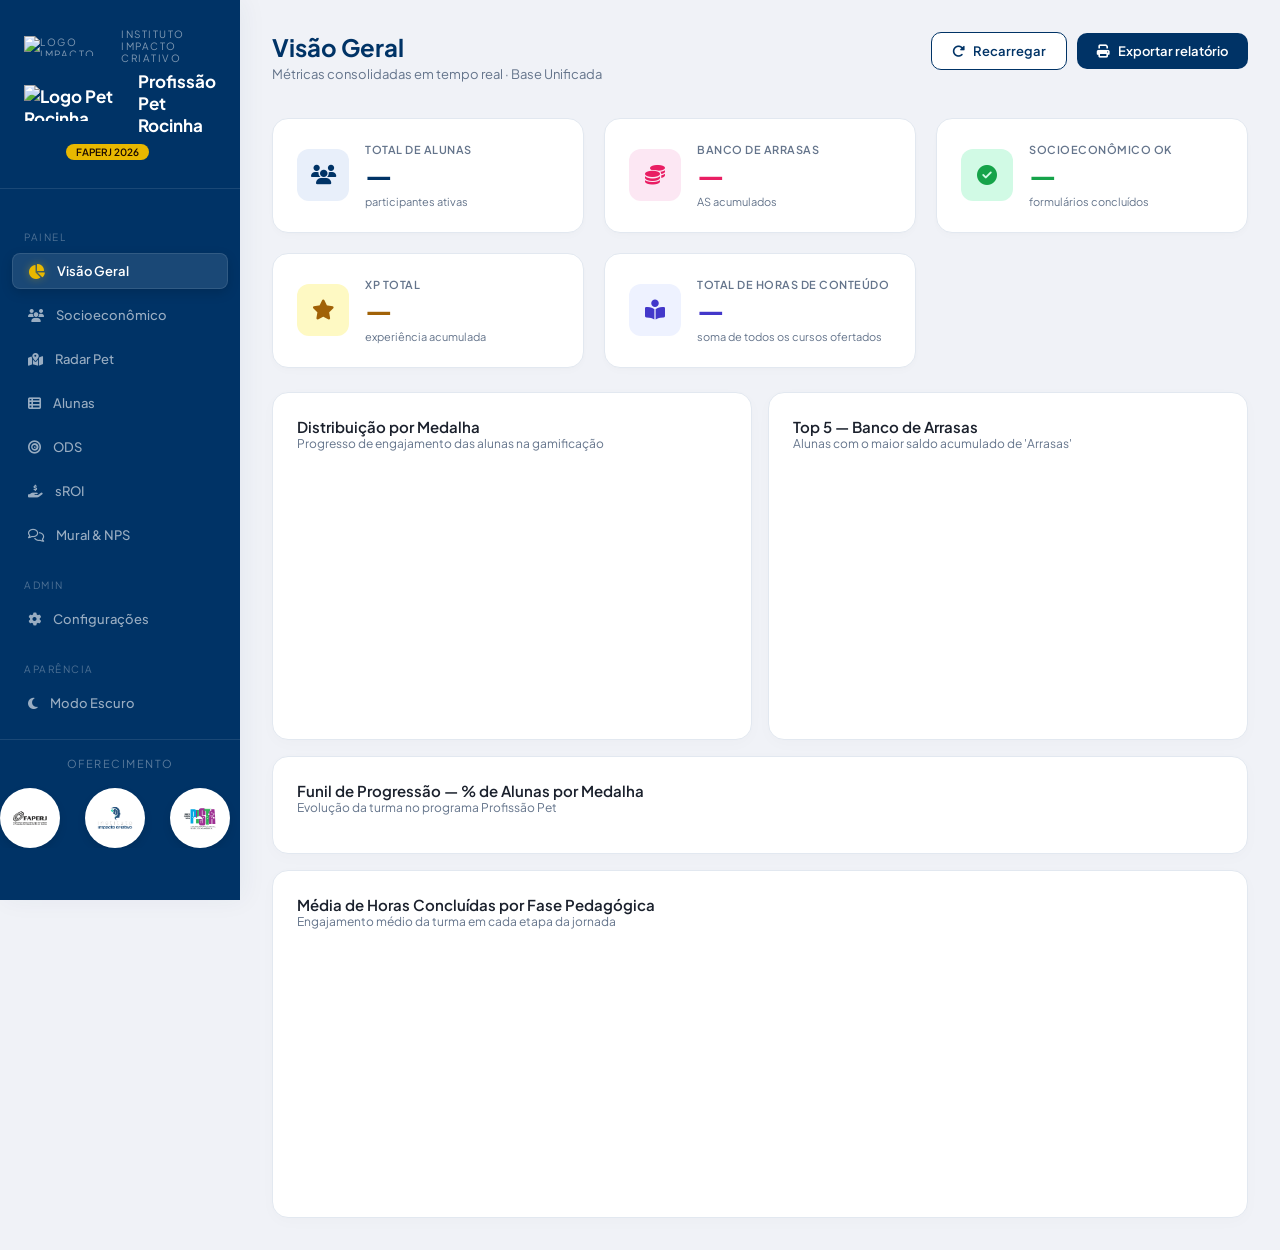
==== commit afedd9c6: "Add files via upload" ====
--- a/dash _gestao/index.html
+++ b/dash _gestao/index.html
@@ -30,11 +30,11 @@
     <a href="javascript:void(0)" class="menu-toggle" style="color:white;position:absolute;top:10px;right:10px;font-size:22px;display:none;" onclick="toggleSidebar()">&times;</a>
     <div class="sidebar-brand">
       <div class="ong-name">
-        <img src="https://github.com/juanjsales/PETRocinha/blob/main/Design%20sem%20nome%20(9).png?raw=true" alt="Logo Impacto Criativo" style="height: 20px; margin-right: 8px;">
+        <img src="../assets/Design%20sem%20nome%20(9).png" alt="Logo Impacto Criativo" style="height: 20px; margin-right: 8px;">
         Instituto Impacto Criativo
       </div>
       <div class="project-name">
-        <img src="https://github.com/juanjsales/PETRocinha/blob/main/pet%20(1).png?raw=true" alt="Logo Pet Rocinha" class="brand-logo">
+        <img src="../assets/pet%20(1).png" alt="Logo Pet Rocinha" class="brand-logo">
         <span>Profissão Pet<br>Rocinha</span>
       </div>
       <span class="faperj-badge" style="margin-left: 42px;">FAPERJ 2026</span>
@@ -74,11 +74,11 @@
           <div class="sponsors-section">
       <p class="sponsors-title">Oferecimento</p>
       <div class="sponsors-logos">
-          <img src="https://github.com/juanjsales/PETRocinha/blob/main/patrocinadores/faperj.png?raw=true" alt="Logo FAPERJ">
-          <img src="https://github.com/juanjsales/PETRocinha/blob/main/patrocinadores/iic.png?raw=true" alt="Logo Instituto Impacto Criativo">
-          <img src="https://github.com/juanjsales/PETRocinha/blob/main/patrocinadores/pista.png?raw=true" alt="Logo Pista">
-          <img src="https://github.com/juanjsales/PETRocinha/blob/main/patrocinadores/pp3.png?raw=true" alt="Logo PP3">
-          <img src="https://github.com/juanjsales/PETRocinha/blob/main/patrocinadores/umpmrs.png?raw=true" alt="Logo Um Por Um">
+          <img src="../patrocinadores/faperj.png" alt="Logo FAPERJ">
+          <img src="../patrocinadores/iic.png" alt="Logo Instituto Impacto Criativo">
+          <img src="../patrocinadores/pista.png" alt="Logo Pista">
+          <img src="../patrocinadores/pp3.png" alt="Logo PP3">
+          <img src="../patrocinadores/umpmrs.png" alt="Logo Um Por Um">
       </div>
     </div>
     </div>
@@ -1010,7 +1010,7 @@
 <div id="login-overlay" style="display:none; position:fixed; top:0; left:0; width:100%; height:100%; background:var(--navy); z-index:9999; align-items:center; justify-content:center; flex-direction:column; padding:20px;">
   <div style="background:var(--surface); padding:40px; border-radius:24px; box-shadow:0 12px 32px rgba(0,0,0,0.15); width:100%; max-width:400px; text-align:center; display:flex; flex-direction:column; gap:20px;">
     <div>
-      <img src="https://github.com/juanjsales/PETRocinha/blob/main/pet%20(1).png?raw=true" alt="Logo Pet Rocinha" style="height:64px; margin-bottom:12px;">
+      <img src="../assets/pet%20(1).png" alt="Logo Pet Rocinha" style="height:64px; margin-bottom:12px;">
       <h3 style="font-size:20px; font-weight:700; color:var(--navy); margin-bottom:4px;">Acesso Restrito</h3>
       <p style="font-size:12px; color:var(--muted);">Este painel é exclusivo para administradores do projeto Profissão Pet Rocinha.</p>
     </div>
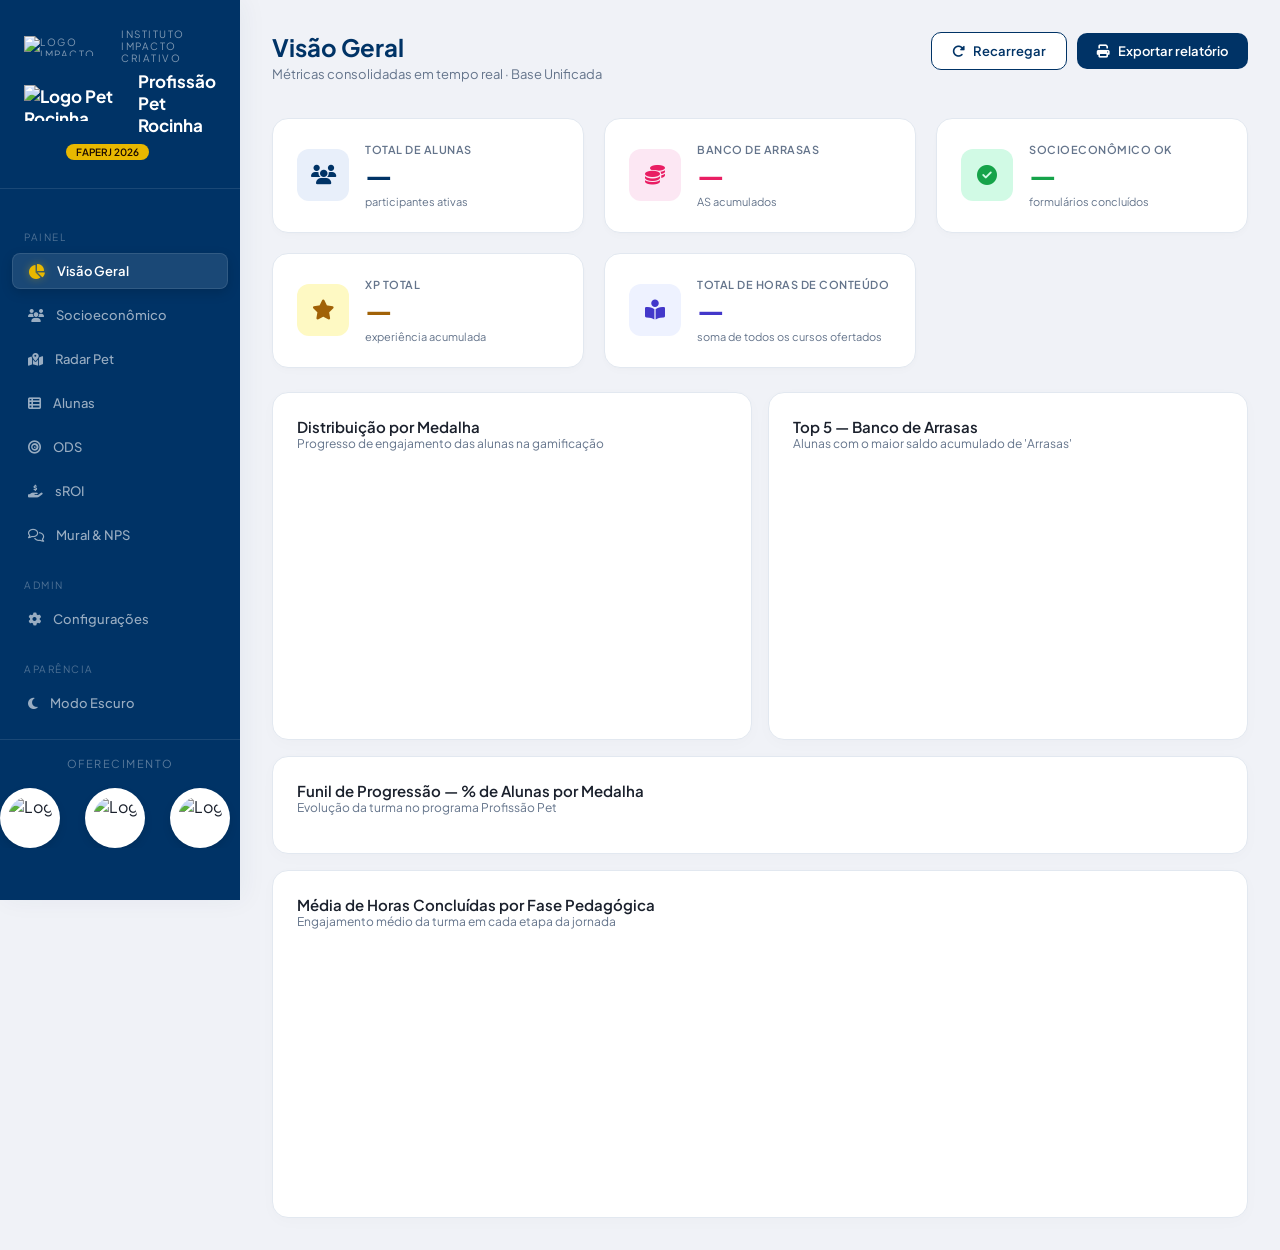
==== commit 8902cc2a: "Add files via upload" ====
--- a/dash _gestao/index.html
+++ b/dash _gestao/index.html
@@ -30,11 +30,11 @@
     <a href="javascript:void(0)" class="menu-toggle" style="color:white;position:absolute;top:10px;right:10px;font-size:22px;display:none;" onclick="toggleSidebar()">&times;</a>
     <div class="sidebar-brand">
       <div class="ong-name">
-        <img src="../assets/Design%20sem%20nome%20(9).png" alt="Logo Impacto Criativo" style="height: 20px; margin-right: 8px;">
+        <img src="https://raw.githubusercontent.com/juanjsales/PETRocinha/main/assets/Design%20sem%20nome%20(9).png" alt="Logo Impacto Criativo" style="height: 20px; margin-right: 8px;">
         Instituto Impacto Criativo
       </div>
       <div class="project-name">
-        <img src="../assets/pet%20(1).png" alt="Logo Pet Rocinha" class="brand-logo">
+        <img src="https://raw.githubusercontent.com/juanjsales/PETRocinha/main/assets/pet%20(1).png" alt="Logo Pet Rocinha" class="brand-logo">
         <span>Profissão Pet<br>Rocinha</span>
       </div>
       <span class="faperj-badge" style="margin-left: 42px;">FAPERJ 2026</span>
@@ -74,11 +74,11 @@
           <div class="sponsors-section">
       <p class="sponsors-title">Oferecimento</p>
       <div class="sponsors-logos">
-          <img src="../patrocinadores/faperj.png" alt="Logo FAPERJ">
-          <img src="../patrocinadores/iic.png" alt="Logo Instituto Impacto Criativo">
-          <img src="../patrocinadores/pista.png" alt="Logo Pista">
-          <img src="../patrocinadores/pp3.png" alt="Logo PP3">
-          <img src="../patrocinadores/umpmrs.png" alt="Logo Um Por Um">
+          <img src="https://raw.githubusercontent.com/juanjsales/PETRocinha/main/patrocinadores/faperj.png" alt="Logo FAPERJ">
+          <img src="https://raw.githubusercontent.com/juanjsales/PETRocinha/main/patrocinadores/iic.png" alt="Logo Instituto Impacto Criativo">
+          <img src="https://raw.githubusercontent.com/juanjsales/PETRocinha/main/patrocinadores/pista.png" alt="Logo Pista">
+          <img src="https://raw.githubusercontent.com/juanjsales/PETRocinha/main/patrocinadores/pp3.png" alt="Logo PP3">
+          <img src="https://raw.githubusercontent.com/juanjsales/PETRocinha/main/patrocinadores/umpmrs.png" alt="Logo Um Por Um">
       </div>
     </div>
     </div>
@@ -1010,7 +1010,7 @@
 <div id="login-overlay" style="display:none; position:fixed; top:0; left:0; width:100%; height:100%; background:var(--navy); z-index:9999; align-items:center; justify-content:center; flex-direction:column; padding:20px;">
   <div style="background:var(--surface); padding:40px; border-radius:24px; box-shadow:0 12px 32px rgba(0,0,0,0.15); width:100%; max-width:400px; text-align:center; display:flex; flex-direction:column; gap:20px;">
     <div>
-      <img src="../assets/pet%20(1).png" alt="Logo Pet Rocinha" style="height:64px; margin-bottom:12px;">
+      <img src="https://raw.githubusercontent.com/juanjsales/PETRocinha/main/assets/pet%20(1).png" alt="Logo Pet Rocinha" style="height:64px; margin-bottom:12px;">
       <h3 style="font-size:20px; font-weight:700; color:var(--navy); margin-bottom:4px;">Acesso Restrito</h3>
       <p style="font-size:12px; color:var(--muted);">Este painel é exclusivo para administradores do projeto Profissão Pet Rocinha.</p>
     </div>
